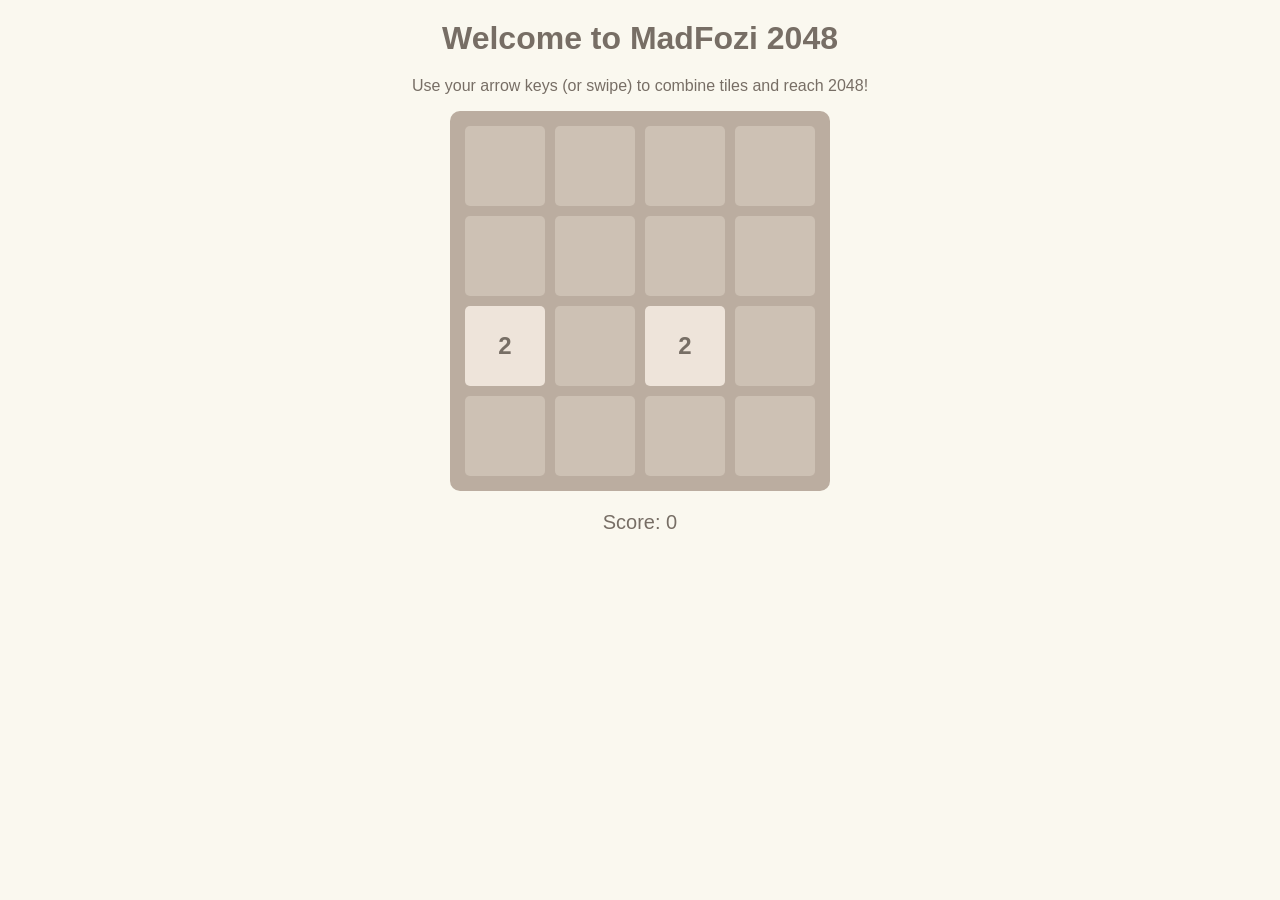
==== index.html @ 97098fa5 "Add files via upload" ====
<!DOCTYPE html>
<html lang="en">
<head>
  <meta charset="UTF-8" />
  <meta name="viewport" content="width=device-width, initial-scale=1.0">
  <title>MadFozi 2048</title>
  <link rel="stylesheet" href="style.css">
</head>
<body>
  <h1>Welcome to MadFozi 2048</h1>
  <p>Use your arrow keys (or swipe) to combine tiles and reach 2048!</p>
  <div id="game-container">
    <div id="grid-container"></div>
  </div>
  <div id="score-container">Score: <span id="score">0</span></div>
  <script src="game.js"></script>
</body>
</html>
---- style.css ----
body {
  font-family: Arial, sans-serif;
  background: #faf8ef;
  color: #776e65;
  text-align: center;
  margin: 0;
  padding: 0;
}
h1 {
  margin: 20px;
}
#game-container {
  display: inline-block;
  background: #bbada0;
  padding: 10px;
  border-radius: 10px;
}
.grid-row {
  display: flex;
}
.grid-cell {
  width: 80px;
  height: 80px;
  margin: 5px;
  background: #cdc1b4;
  display: flex;
  align-items: center;
  justify-content: center;
  font-size: 24px;
  font-weight: bold;
  border-radius: 5px;
}
.tile-2    { background: #eee4da; }
.tile-4    { background: #ede0c8; }
.tile-8    { background: #f2b179; color: white; }
.tile-16   { background: #f59563; color: white; }
.tile-32   { background: #f67c5f; color: white; }
.tile-64   { background: #f65e3b; color: white; }
.tile-128  { background: #edcf72; color: white; }
.tile-256  { background: #edcc61; color: white; }
.tile-512  { background: #edc850; color: white; }
.tile-1024 { background: #edc53f; color: white; }
.tile-2048 { background: #edc22e; color: white; }
#score-container {
  margin-top: 20px;
  font-size: 20px;
}
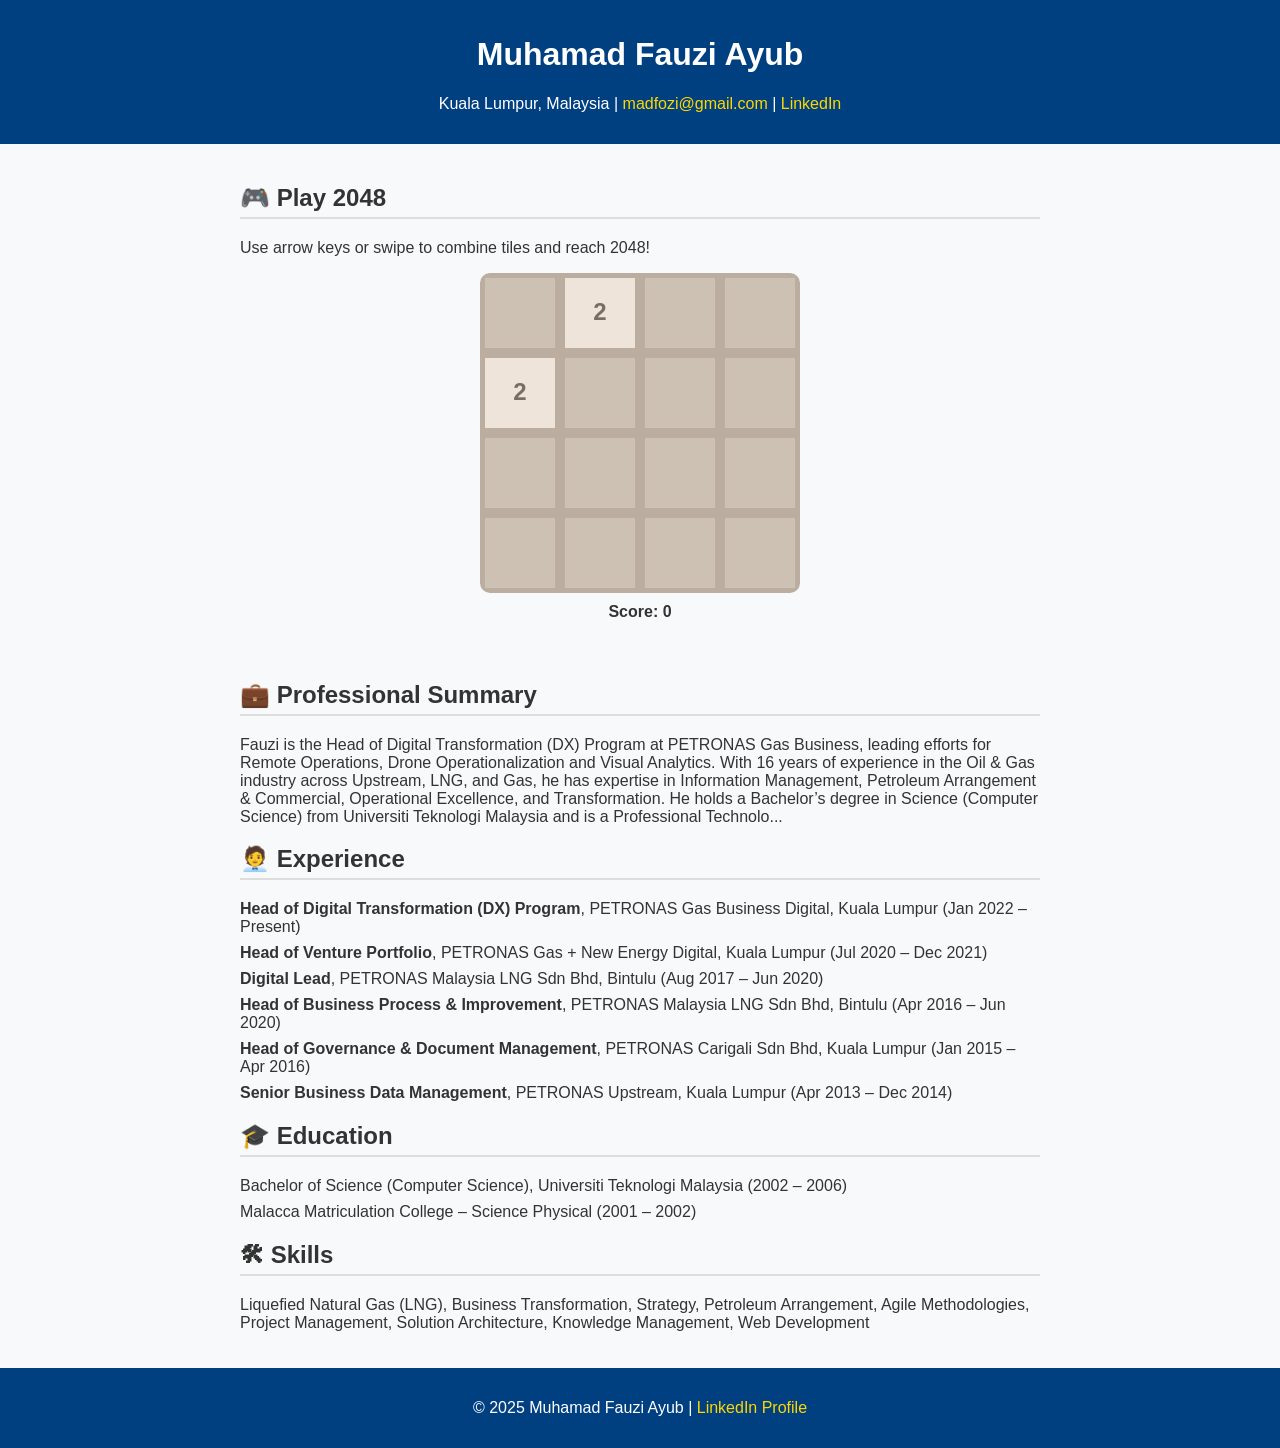
==== commit 87662a0d: "Add files via upload" ====
--- a/index.html
+++ b/index.html
@@ -3,16 +3,50 @@
 <head>
   <meta charset="UTF-8" />
   <meta name="viewport" content="width=device-width, initial-scale=1.0">
-  <title>MadFozi 2048</title>
+  <title>MadFozi - 2048 Game & CV</title>
   <link rel="stylesheet" href="style.css">
 </head>
 <body>
-  <h1>Welcome to MadFozi 2048</h1>
-  <p>Use your arrow keys (or swipe) to combine tiles and reach 2048!</p>
-  <div id="game-container">
-    <div id="grid-container"></div>
-  </div>
-  <div id="score-container">Score: <span id="score">0</span></div>
+  <header>
+    <h1>Muhamad Fauzi Ayub</h1>
+    <p>Kuala Lumpur, Malaysia | <a href="mailto:madfozi@gmail.com">madfozi@gmail.com</a> | <a href="https://www.linkedin.com/in/madfozi/" target="_blank">LinkedIn</a></p>
+  </header>
+
+  <section id="game-section">
+    <h2>🎮 Play 2048</h2>
+    <p>Use arrow keys or swipe to combine tiles and reach 2048!</p>
+    <canvas id="gameCanvas" width="320" height="320"></canvas>
+    <div id="score-container">Score: <span id="score">0</span></div>
+  </section>
+
+  <section id="cv-section">
+    <h2>💼 Professional Summary</h2>
+    <p>Fauzi is the Head of Digital Transformation (DX) Program at PETRONAS Gas Business, leading efforts for Remote Operations, Drone Operationalization and Visual Analytics. With 16 years of experience in the Oil & Gas industry across Upstream, LNG, and Gas, he has expertise in Information Management, Petroleum Arrangement & Commercial, Operational Excellence, and Transformation. He holds a Bachelor’s degree in Science (Computer Science) from Universiti Teknologi Malaysia and is a Professional Technolo...
+
+    <h2>🧑‍💼 Experience</h2>
+    <ul>
+      <li><strong>Head of Digital Transformation (DX) Program</strong>, PETRONAS Gas Business Digital, Kuala Lumpur (Jan 2022 – Present)</li>
+      <li><strong>Head of Venture Portfolio</strong>, PETRONAS Gas + New Energy Digital, Kuala Lumpur (Jul 2020 – Dec 2021)</li>
+      <li><strong>Digital Lead</strong>, PETRONAS Malaysia LNG Sdn Bhd, Bintulu (Aug 2017 – Jun 2020)</li>
+      <li><strong>Head of Business Process & Improvement</strong>, PETRONAS Malaysia LNG Sdn Bhd, Bintulu (Apr 2016 – Jun 2020)</li>
+      <li><strong>Head of Governance & Document Management</strong>, PETRONAS Carigali Sdn Bhd, Kuala Lumpur (Jan 2015 – Apr 2016)</li>
+      <li><strong>Senior Business Data Management</strong>, PETRONAS Upstream, Kuala Lumpur (Apr 2013 – Dec 2014)</li>
+    </ul>
+
+    <h2>🎓 Education</h2>
+    <ul>
+      <li>Bachelor of Science (Computer Science), Universiti Teknologi Malaysia (2002 – 2006)</li>
+      <li>Malacca Matriculation College – Science Physical (2001 – 2002)</li>
+    </ul>
+
+    <h2>🛠 Skills</h2>
+    <p>Liquefied Natural Gas (LNG), Business Transformation, Strategy, Petroleum Arrangement, Agile Methodologies, Project Management, Solution Architecture, Knowledge Management, Web Development</p>
+  </section>
+
+  <footer>
+    <p>© 2025 Muhamad Fauzi Ayub | <a href="https://www.linkedin.com/in/madfozi/" target="_blank">LinkedIn Profile</a></p>
+  </footer>
+
   <script src="game.js"></script>
 </body>
 </html>
--- a/style.css
+++ b/style.css
@@ -1,47 +1,44 @@
 body {
   font-family: Arial, sans-serif;
-  background: #faf8ef;
-  color: #776e65;
-  text-align: center;
   margin: 0;
   padding: 0;
+  background: #f8f9fa;
+  color: #333;
 }
-h1 {
-  margin: 20px;
+header, footer {
+  background: #004080;
+  color: white;
+  padding: 15px;
+  text-align: center;
 }
-#game-container {
-  display: inline-block;
+header a, footer a {
+  color: #ffd700;
+  text-decoration: none;
+}
+#game-section, #cv-section {
+  max-width: 800px;
+  margin: auto;
+  padding: 20px;
+}
+canvas {
   background: #bbada0;
-  padding: 10px;
+  display: block;
+  margin: auto;
   border-radius: 10px;
 }
-.grid-row {
-  display: flex;
+#score-container {
+  text-align: center;
+  margin-top: 10px;
+  font-weight: bold;
 }
-.grid-cell {
-  width: 80px;
-  height: 80px;
-  margin: 5px;
-  background: #cdc1b4;
-  display: flex;
-  align-items: center;
-  justify-content: center;
-  font-size: 24px;
-  font-weight: bold;
-  border-radius: 5px;
+ul {
+  list-style-type: none;
+  padding: 0;
 }
-.tile-2    { background: #eee4da; }
-.tile-4    { background: #ede0c8; }
-.tile-8    { background: #f2b179; color: white; }
-.tile-16   { background: #f59563; color: white; }
-.tile-32   { background: #f67c5f; color: white; }
-.tile-64   { background: #f65e3b; color: white; }
-.tile-128  { background: #edcf72; color: white; }
-.tile-256  { background: #edcc61; color: white; }
-.tile-512  { background: #edc850; color: white; }
-.tile-1024 { background: #edc53f; color: white; }
-.tile-2048 { background: #edc22e; color: white; }
-#score-container {
-  margin-top: 20px;
-  font-size: 20px;
-}+ul li {
+  margin-bottom: 8px;
+}
+h2 {
+  border-bottom: 2px solid #ddd;
+  padding-bottom: 5px;
+}
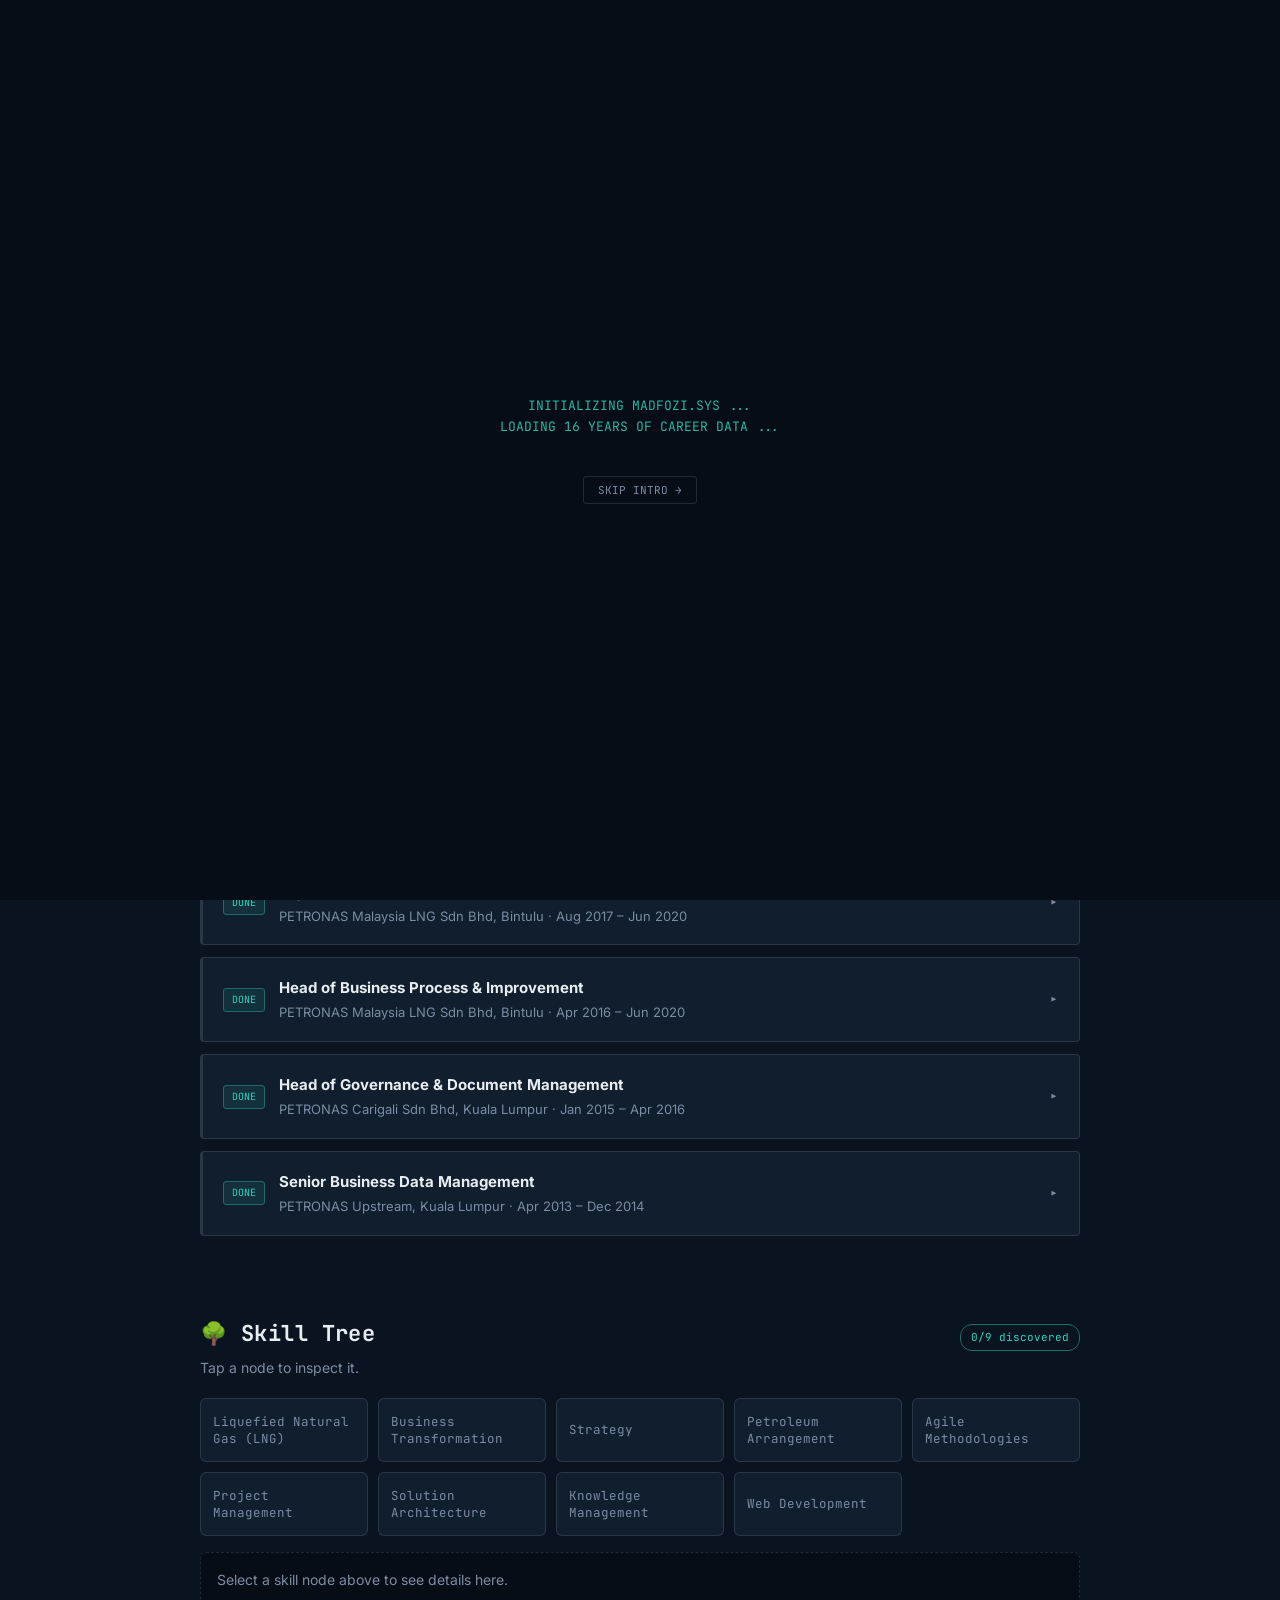
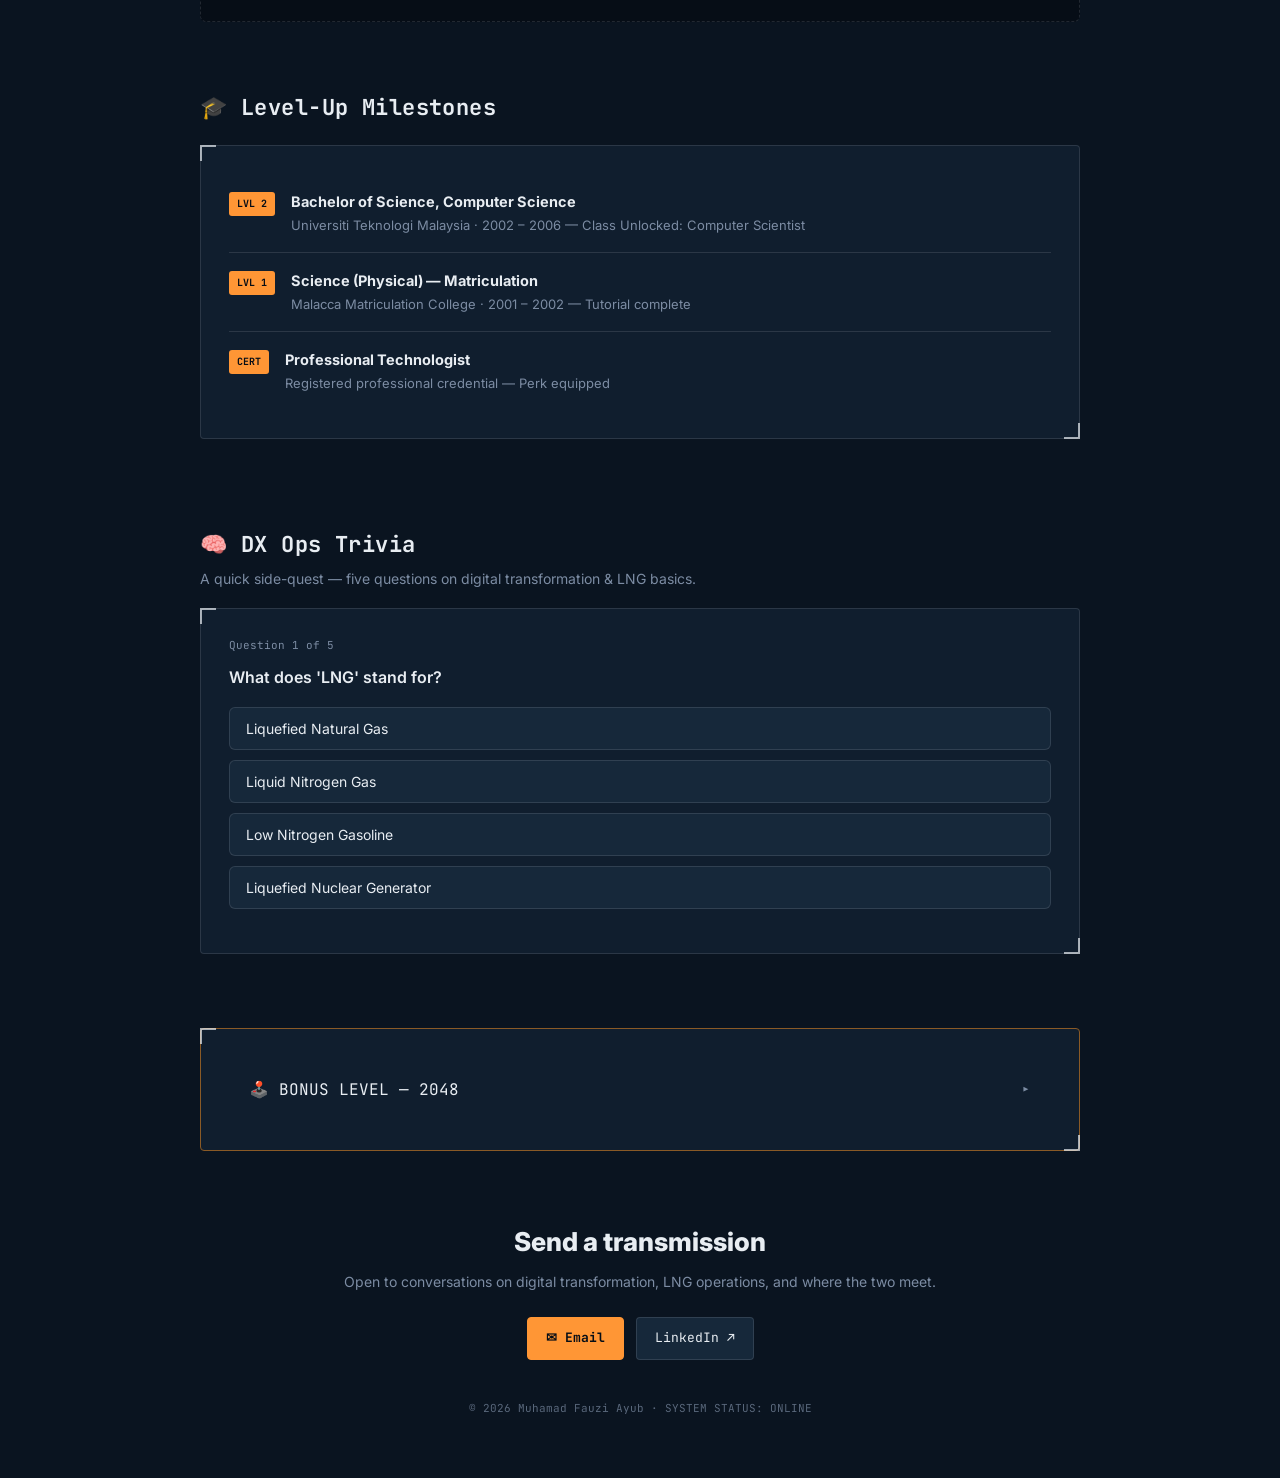
==== commit c8f21181: "Add files via upload" ====
--- a/index.html
+++ b/index.html
@@ -1,52 +1,775 @@
 <!DOCTYPE html>
 <html lang="en">
 <head>
-  <meta charset="UTF-8" />
-  <meta name="viewport" content="width=device-width, initial-scale=1.0">
-  <title>MadFozi - 2048 Game & CV</title>
-  <link rel="stylesheet" href="style.css">
+<meta charset="UTF-8">
+<meta name="viewport" content="width=device-width, initial-scale=1.0">
+<title>Muhamad Fauzi Ayub — Career Console</title>
+<meta name="description" content="Head of Digital Transformation, PETRONAS Gas Business. An interactive career console — quest log, skill tree, and a bonus level.">
+<link rel="icon" href="data:image/svg+xml,<svg xmlns=%22http://www.w3.org/2000/svg%22 viewBox=%220 0 100 100%22><text y=%22.9em%22 font-size=%2290%22>🛰️</text></svg>">
+<link rel="preconnect" href="https://fonts.googleapis.com">
+<link rel="preconnect" href="https://fonts.gstatic.com" crossorigin>
+<link href="https://fonts.googleapis.com/css2?family=JetBrains+Mono:wght@400;500;700;800&family=Inter:wght@400;500;600;700;800&display=swap" rel="stylesheet">
+<style>
+  :root{
+    --bg:#0a1420;
+    --bg-deep:#060d16;
+    --panel:#101e2e;
+    --panel-light:#16283a;
+    --amber:#ff9635;
+    --amber-dim:#8a5a26;
+    --teal:#2dd4bf;
+    --teal-dim:#1c6e64;
+    --text:#e8edf2;
+    --text-muted:#7c8ca3;
+    --border:rgba(232,237,242,0.12);
+    --danger:#ff5c5c;
+    --mono:'JetBrains Mono', ui-monospace, monospace;
+    --sans:'Inter', -apple-system, sans-serif;
+  }
+  *{box-sizing:border-box;}
+  html{scroll-behavior:smooth;}
+  @media (prefers-reduced-motion: reduce){
+    html{scroll-behavior:auto;}
+    *{animation-duration:0.01ms !important; animation-iteration-count:1 !important; transition-duration:0.01ms !important;}
+  }
+  body{
+    margin:0;
+    background:var(--bg);
+    color:var(--text);
+    font-family:var(--sans);
+    line-height:1.6;
+    position:relative;
+    overflow-x:hidden;
+  }
+  body::before{
+    content:"";
+    position:fixed; inset:0;
+    background:
+      radial-gradient(ellipse at 20% 0%, rgba(45,212,191,0.06), transparent 55%),
+      radial-gradient(ellipse at 85% 15%, rgba(255,150,53,0.06), transparent 50%);
+    pointer-events:none;
+    z-index:0;
+  }
+  body::after{
+    content:"";
+    position:fixed; inset:0;
+    background:repeating-linear-gradient(180deg, rgba(255,255,255,0.015) 0px, rgba(255,255,255,0.015) 1px, transparent 1px, transparent 3px);
+    pointer-events:none;
+    z-index:1;
+    opacity:0.5;
+  }
+  a{color:var(--teal);}
+  h1,h2,h3{font-family:var(--mono); letter-spacing:0.02em; margin:0;}
+  ::selection{background:var(--amber); color:var(--bg-deep);}
+  :focus-visible{outline:2px solid var(--amber); outline-offset:3px;}
+
+  .wrap{max-width:920px; margin:0 auto; padding:0 20px; position:relative; z-index:2;}
+  .eyebrow{
+    font-family:var(--mono); font-size:12px; letter-spacing:0.18em; text-transform:uppercase;
+    color:var(--teal); display:flex; align-items:center; gap:10px; margin-bottom:14px;
+  }
+  .eyebrow::before{content:""; width:8px; height:8px; border-radius:50%; background:var(--teal); box-shadow:0 0 8px var(--teal); flex-shrink:0;}
+
+  /* ---------- Panel / HUD frame ---------- */
+  .panel{
+    background:var(--panel);
+    border:1px solid var(--border);
+    border-radius:4px;
+    position:relative;
+    padding:28px;
+    margin:20px 0;
+  }
+  .panel::before, .panel::after{
+    content:""; position:absolute; width:14px; height:14px;
+    border-color:var(--amber-dim); opacity:0.7;
+  }
+  .panel::before{top:-1px; left:-1px; border-top:2px solid; border-left:2px solid;}
+  .panel::after{bottom:-1px; right:-1px; border-bottom:2px solid; border-right:2px solid;}
+
+  /* ---------- Boot sequence ---------- */
+  #boot{
+    position:fixed; inset:0; background:var(--bg-deep); z-index:100;
+    display:flex; align-items:center; justify-content:center; flex-direction:column;
+    font-family:var(--mono); color:var(--teal); padding:20px; text-align:center;
+    transition:opacity 0.6s ease, visibility 0.6s ease;
+  }
+  #boot.hidden{opacity:0; visibility:hidden; pointer-events:none;}
+  #boot .line{font-size:13px; opacity:0.85; min-height:1.4em; white-space:pre;}
+  #boot .cursor{display:inline-block; width:8px; height:16px; background:var(--amber); margin-left:4px; animation:blink 1s step-end infinite;}
+  @keyframes blink{50%{opacity:0;}}
+  #skip-boot{
+    margin-top:20px; background:none; border:1px solid var(--border); color:var(--text-muted);
+    font-family:var(--mono); font-size:11px; padding:6px 14px; border-radius:3px; cursor:pointer;
+  }
+  #skip-boot:hover{color:var(--text); border-color:var(--text-muted);}
+
+  /* ---------- Achievements HUD ---------- */
+  #ach-hud{
+    position:fixed; top:16px; right:16px; z-index:40;
+    background:rgba(16,30,46,0.9); backdrop-filter:blur(6px);
+    border:1px solid var(--border); border-radius:20px;
+    padding:8px 14px; font-family:var(--mono); font-size:12px;
+    display:flex; align-items:center; gap:8px; color:var(--text-muted);
+  }
+  #ach-hud strong{color:var(--amber);}
+  #toast-region{position:fixed; bottom:20px; left:50%; transform:translateX(-50%); z-index:50; display:flex; flex-direction:column; gap:8px; align-items:center; width:calc(100% - 32px); max-width:420px;}
+  .toast{
+    background:var(--panel-light); border:1px solid var(--amber); color:var(--text);
+    font-family:var(--mono); font-size:13px; padding:10px 18px; border-radius:6px;
+    box-shadow:0 8px 24px rgba(0,0,0,0.4); opacity:0; transform:translateY(10px);
+    transition:opacity 0.3s ease, transform 0.3s ease; text-align:center;
+  }
+  .toast.show{opacity:1; transform:translateY(0);}
+
+  /* ---------- Hero ---------- */
+  header.hero{padding:70px 0 20px;}
+  .callsign{font-family:var(--mono); font-size:12px; color:var(--text-muted); margin-bottom:8px;}
+  h1.name{font-size:clamp(28px, 5vw, 44px); font-weight:800; color:var(--text); line-height:1.1;}
+  .title-line{font-family:var(--mono); color:var(--amber); font-size:clamp(14px,2.2vw,17px); margin-top:10px;}
+  .loc{color:var(--text-muted); font-size:14px; margin-top:6px;}
+
+  .stat-card{margin-top:26px;}
+  .stat-top{display:flex; justify-content:space-between; align-items:baseline; flex-wrap:wrap; gap:10px; margin-bottom:14px;}
+  .level-badge{font-family:var(--mono); font-size:13px; color:var(--teal);}
+  .level-badge b{font-size:20px; color:var(--text); display:block;}
+  .xp-bar-label{display:flex; justify-content:space-between; font-family:var(--mono); font-size:11px; color:var(--text-muted); margin-bottom:6px;}
+  .xp-track{height:10px; background:var(--bg-deep); border-radius:5px; overflow:hidden; border:1px solid var(--border);}
+  .xp-fill{height:100%; width:0%; background:linear-gradient(90deg, var(--teal-dim), var(--teal)); border-radius:5px; transition:width 1.4s cubic-bezier(.2,.9,.3,1);}
+
+  .stats-grid{display:grid; grid-template-columns:repeat(auto-fit, minmax(180px,1fr)); gap:16px; margin-top:22px;}
+  .stat-row .stat-name{display:flex; justify-content:space-between; font-family:var(--mono); font-size:11px; color:var(--text-muted); margin-bottom:5px;}
+  .stat-row .stat-name span:last-child{color:var(--amber);}
+  .stat-track{height:6px; background:var(--bg-deep); border-radius:3px; overflow:hidden;}
+  .stat-fill{height:100%; width:0%; background:var(--amber); border-radius:3px; transition:width 1.2s ease;}
+
+  .cta-row{display:flex; gap:12px; flex-wrap:wrap; margin-top:26px;}
+  .btn{
+    font-family:var(--mono); font-size:13px; padding:10px 18px; border-radius:4px;
+    text-decoration:none; display:inline-flex; align-items:center; gap:8px; cursor:pointer;
+    border:1px solid var(--border); background:var(--panel-light); color:var(--text);
+    transition:border-color 0.2s ease, transform 0.15s ease;
+  }
+  .btn:hover{transform:translateY(-1px);}
+  .btn.primary{background:var(--amber); color:var(--bg-deep); border-color:var(--amber); font-weight:700;}
+  .btn.primary:hover{background:#ffab5c;}
+  .btn.ghost:hover{border-color:var(--teal); color:var(--teal);}
+
+  /* ---------- Section headers ---------- */
+  section{padding:34px 0;}
+  .sec-head{display:flex; align-items:baseline; justify-content:space-between; flex-wrap:wrap; gap:8px; margin-bottom:6px;}
+  h2.sec-title{font-size:clamp(18px,3vw,22px); color:var(--text);}
+  .sec-sub{color:var(--text-muted); font-size:14px; margin-top:6px;}
+  .progress-chip{font-family:var(--mono); font-size:11px; color:var(--teal); border:1px solid var(--teal-dim); padding:4px 10px; border-radius:12px; white-space:nowrap;}
+
+  /* ---------- Mission log ---------- */
+  .quest{
+    background:var(--panel); border:1px solid var(--border); border-left:3px solid var(--border);
+    border-radius:4px; margin:12px 0; transition:border-color 0.2s ease;
+  }
+  .quest[open]{border-left-color:var(--teal);}
+  .quest.active{border-left-color:var(--amber);}
+  .quest summary{
+    list-style:none; cursor:pointer; padding:18px 20px; display:flex; align-items:center; gap:14px;
+  }
+  .quest summary::-webkit-details-marker{display:none;}
+  .quest-status{font-family:var(--mono); font-size:10px; padding:3px 8px; border-radius:3px; white-space:nowrap; flex-shrink:0;}
+  .quest-status.active{background:rgba(255,150,53,0.15); color:var(--amber); border:1px solid var(--amber-dim);}
+  .quest-status.done{background:rgba(45,212,191,0.1); color:var(--teal); border:1px solid var(--teal-dim);}
+  .quest-main{flex:1; min-width:0;}
+  .quest-title{font-weight:700; font-size:15px; color:var(--text);}
+  .quest-org{font-size:13px; color:var(--text-muted); margin-top:2px;}
+  .quest-chevron{font-family:var(--mono); color:var(--text-muted); transition:transform 0.2s ease; flex-shrink:0;}
+  .quest[open] .quest-chevron{transform:rotate(90deg);}
+  .quest-body{padding:0 20px 20px 20px; color:var(--text-muted); font-size:14px; border-top:1px solid var(--border); padding-top:14px;}
+  .quest-xp{font-family:var(--mono); font-size:11px; color:var(--teal); margin-top:10px; display:block;}
+
+  /* ---------- Skill tree ---------- */
+  .skill-grid{display:grid; grid-template-columns:repeat(auto-fill, minmax(150px,1fr)); gap:10px; margin-top:18px;}
+  .skill-node{
+    background:var(--panel); border:1px solid var(--border); border-radius:6px; padding:14px 12px;
+    text-align:left; color:var(--text-muted); font-family:var(--mono); font-size:12.5px; cursor:pointer;
+    transition:all 0.2s ease; position:relative;
+  }
+  .skill-node:hover{border-color:var(--text-muted);}
+  .skill-node.discovered{border-color:var(--teal); color:var(--text); box-shadow:0 0 0 1px var(--teal-dim) inset;}
+  .skill-node.discovered::after{content:"✓"; position:absolute; top:8px; right:10px; color:var(--teal); font-size:11px;}
+  #skill-desc{
+    margin-top:16px; min-height:70px; background:var(--bg-deep); border:1px dashed var(--border);
+    border-radius:6px; padding:16px; font-size:14px; color:var(--text-muted);
+  }
+  #skill-desc.active{color:var(--text); border-style:solid; border-color:var(--teal-dim);}
+  #skill-desc .sd-name{color:var(--amber); font-family:var(--mono); font-size:12px; display:block; margin-bottom:6px;}
+
+  /* ---------- Education ---------- */
+  .edu-row{display:flex; gap:16px; padding:16px 0; border-bottom:1px solid var(--border); align-items:flex-start;}
+  .edu-row:last-child{border-bottom:none;}
+  .edu-badge{font-family:var(--mono); font-size:10px; color:var(--bg-deep); background:var(--amber); padding:4px 8px; border-radius:3px; flex-shrink:0; white-space:nowrap; margin-top:2px; font-weight:700;}
+  .edu-main .edu-t{font-weight:700; font-size:14.5px;}
+  .edu-main .edu-s{color:var(--text-muted); font-size:13px; margin-top:2px;}
+
+  /* ---------- Trivia ---------- */
+  #quiz-box{margin-top:18px;}
+  .q-progress{font-family:var(--mono); font-size:11px; color:var(--text-muted); margin-bottom:10px;}
+  .q-text{font-size:16px; font-weight:600; margin-bottom:16px;}
+  .q-options{display:grid; gap:10px;}
+  .q-opt{
+    text-align:left; background:var(--panel-light); border:1px solid var(--border); color:var(--text);
+    padding:12px 16px; border-radius:6px; cursor:pointer; font-family:var(--sans); font-size:14px;
+    transition:border-color 0.15s ease;
+  }
+  .q-opt:hover:not(:disabled){border-color:var(--teal);}
+  .q-opt:disabled{cursor:default;}
+  .q-opt.correct{border-color:var(--teal); background:rgba(45,212,191,0.1);}
+  .q-opt.wrong{border-color:var(--danger); background:rgba(255,92,92,0.08);}
+  .q-fact{margin-top:14px; font-size:13px; color:var(--text-muted); background:var(--bg-deep); border-radius:6px; padding:12px 14px; display:none;}
+  .q-fact.show{display:block;}
+  .q-next{margin-top:16px;}
+  #quiz-result{display:none; text-align:center; padding:20px 0;}
+  #quiz-result .score{font-family:var(--mono); font-size:34px; color:var(--amber); font-weight:800;}
+
+  /* ---------- Bonus level 2048 ---------- */
+  #bonus{border-color:var(--amber-dim);}
+  #bonus summary{cursor:pointer; padding:20px; display:flex; align-items:center; justify-content:space-between; font-family:var(--mono);}
+  #bonus summary::-webkit-details-marker{display:none;}
+  #game2048{padding:0 20px 24px;}
+  .g-top{display:flex; justify-content:space-between; align-items:center; margin-bottom:14px; flex-wrap:wrap; gap:10px;}
+  .g-score{font-family:var(--mono); font-size:13px; color:var(--text-muted);}
+  .g-score b{color:var(--amber); font-size:16px;}
+  #board{
+    display:grid; grid-template-columns:repeat(4,1fr); gap:8px; background:var(--bg-deep);
+    padding:8px; border-radius:8px; max-width:340px; margin:0 auto; touch-action:none;
+  }
+  .cell{aspect-ratio:1; background:rgba(255,255,255,0.04); border-radius:4px; display:flex; align-items:center; justify-content:center; font-family:var(--mono); font-weight:800; font-size:18px; color:var(--text); transition:background 0.1s ease;}
+  .cell[data-v="2"]{background:#1c3a4a; }
+  .cell[data-v="4"]{background:#204a52;}
+  .cell[data-v="8"]{background:var(--teal-dim); color:#04140f;}
+  .cell[data-v="16"]{background:var(--teal); color:#04140f;}
+  .cell[data-v="32"]{background:#e08a3c; color:#1a0e00;}
+  .cell[data-v="64"]{background:var(--amber); color:#1a0e00;}
+  .cell[data-v="128"],.cell[data-v="256"],.cell[data-v="512"]{background:#ffb35c; color:#1a0e00; font-size:16px;}
+  .cell[data-v="1024"],.cell[data-v="2048"]{background:#ffd27a; color:#1a0e00; font-size:15px;}
+  .g-hint{font-size:12px; color:var(--text-muted); text-align:center; margin-top:12px;}
+
+  /* ---------- Contact / footer ---------- */
+  footer{padding:50px 0 60px; text-align:center;}
+  .foot-title{font-size:clamp(20px,3.5vw,26px); font-weight:800;}
+  .foot-sub{color:var(--text-muted); margin-top:8px; font-size:14px;}
+  .foot-cta{display:flex; gap:12px; justify-content:center; margin-top:24px; flex-wrap:wrap;}
+  .foot-note{margin-top:40px; font-family:var(--mono); font-size:11px; color:var(--text-muted); opacity:0.7;}
+
+  @media (max-width:640px){
+    .panel{padding:20px;}
+    .stats-grid{grid-template-columns:1fr 1fr;}
+  }
+</style>
 </head>
 <body>
-  <header>
-    <h1>Muhamad Fauzi Ayub</h1>
-    <p>Kuala Lumpur, Malaysia | <a href="mailto:madfozi@gmail.com">madfozi@gmail.com</a> | <a href="https://www.linkedin.com/in/madfozi/" target="_blank">LinkedIn</a></p>
+
+<div id="boot" role="status" aria-live="polite">
+  <div class="line" id="boot-l1"></div>
+  <div class="line" id="boot-l2"></div>
+  <div class="line" id="boot-l3"></div>
+  <button id="skip-boot" aria-label="Skip intro">SKIP INTRO →</button>
+</div>
+
+<div id="ach-hud" aria-live="polite">🏆 <strong id="ach-count">0</strong>/4</div>
+<div id="toast-region" aria-live="polite"></div>
+
+<div class="wrap">
+
+  <header class="hero">
+    <div class="callsign">SESSION ESTABLISHED · KUALA LUMPUR NODE</div>
+    <h1 class="name">MUHAMAD FAUZI AYUB</h1>
+    <div class="title-line">&gt; Head of Digital Transformation (DX) Program, PETRONAS Gas Business</div>
+    <div class="loc">📍 Kuala Lumpur, Malaysia</div>
+
+    <div class="panel stat-card">
+      <div class="stat-top">
+        <div class="level-badge">CLASS: DX ARCHITECT<b>LVL 16 — 16+ Years in Oil &amp; Gas Digital Transformation</b></div>
+      </div>
+      <div class="xp-bar-label"><span>CAREER XP</span><span>6 roles completed</span></div>
+      <div class="xp-track"><div class="xp-fill" id="xp-fill"></div></div>
+
+      <div class="stats-grid" id="stats-grid">
+        <div class="stat-row"><div class="stat-name"><span>Transformation</span><span data-val="95">95</span></div><div class="stat-track"><div class="stat-fill" data-val="95"></div></div></div>
+        <div class="stat-row"><div class="stat-name"><span>Strategy</span><span data-val="90">90</span></div><div class="stat-track"><div class="stat-fill" data-val="90"></div></div></div>
+        <div class="stat-row"><div class="stat-name"><span>LNG Operations</span><span data-val="88">88</span></div><div class="stat-track"><div class="stat-fill" data-val="88"></div></div></div>
+        <div class="stat-row"><div class="stat-name"><span>Solution Architecture</span><span data-val="82">82</span></div><div class="stat-track"><div class="stat-fill" data-val="82"></div></div></div>
+      </div>
+
+      <div class="cta-row">
+        <a class="btn primary" href="#missions">▶ VIEW MISSION LOG</a>
+        <a class="btn ghost" href="https://www.linkedin.com/in/madfozi/" target="_blank" rel="noopener">LinkedIn ↗</a>
+      </div>
+    </div>
   </header>
 
-  <section id="game-section">
-    <h2>🎮 Play 2048</h2>
-    <p>Use arrow keys or swipe to combine tiles and reach 2048!</p>
-    <canvas id="gameCanvas" width="320" height="320"></canvas>
-    <div id="score-container">Score: <span id="score">0</span></div>
+  <section id="missions">
+    <div class="sec-head">
+      <h2 class="sec-title">🗂 Mission Log</h2>
+      <span class="progress-chip" id="quest-progress">0/6 explored</span>
+    </div>
+    <p class="sec-sub">16 years, six quests. Tap any entry to expand the briefing.</p>
+
+    <details class="quest active" data-quest>
+      <summary>
+        <span class="quest-status active">ACTIVE</span>
+        <div class="quest-main">
+          <div class="quest-title">Head of Digital Transformation (DX) Program</div>
+          <div class="quest-org">PETRONAS Gas Business Digital · Jan 2022 – Present</div>
+        </div>
+        <span class="quest-chevron">▸</span>
+      </summary>
+      <div class="quest-body">
+        Leading Remote Operations, Drone Operationalization, and Visual Analytics programs across PETRONAS Gas Business.
+        <span class="quest-xp">◆ CURRENT QUEST — in progress</span>
+      </div>
+    </details>
+
+    <details class="quest" data-quest>
+      <summary>
+        <span class="quest-status done">DONE</span>
+        <div class="quest-main">
+          <div class="quest-title">Head of Venture Portfolio</div>
+          <div class="quest-org">PETRONAS Gas + New Energy Digital · Jul 2020 – Dec 2021</div>
+        </div>
+        <span class="quest-chevron">▸</span>
+      </summary>
+      <div class="quest-body">
+        Scouted, backed, and managed a portfolio of digital and new-energy ventures inside the group.
+        <span class="quest-xp">◆ +1 YR 6 MO XP</span>
+      </div>
+    </details>
+
+    <details class="quest" data-quest>
+      <summary>
+        <span class="quest-status done">DONE</span>
+        <div class="quest-main">
+          <div class="quest-title">Digital Lead</div>
+          <div class="quest-org">PETRONAS Malaysia LNG Sdn Bhd, Bintulu · Aug 2017 – Jun 2020</div>
+        </div>
+        <span class="quest-chevron">▸</span>
+      </summary>
+      <div class="quest-body">
+        Drove digital adoption across one of the world's major LNG operating sites.
+        <span class="quest-xp">◆ +2 YR 10 MO XP</span>
+      </div>
+    </details>
+
+    <details class="quest" data-quest>
+      <summary>
+        <span class="quest-status done">DONE</span>
+        <div class="quest-main">
+          <div class="quest-title">Head of Business Process &amp; Improvement</div>
+          <div class="quest-org">PETRONAS Malaysia LNG Sdn Bhd, Bintulu · Apr 2016 – Jun 2020</div>
+        </div>
+        <span class="quest-chevron">▸</span>
+      </summary>
+      <div class="quest-body">
+        Re-engineered operational processes for efficiency across LNG plant operations.
+        <span class="quest-xp">◆ +4 YR 2 MO XP</span>
+      </div>
+    </details>
+
+    <details class="quest" data-quest>
+      <summary>
+        <span class="quest-status done">DONE</span>
+        <div class="quest-main">
+          <div class="quest-title">Head of Governance &amp; Document Management</div>
+          <div class="quest-org">PETRONAS Carigali Sdn Bhd, Kuala Lumpur · Jan 2015 – Apr 2016</div>
+        </div>
+        <span class="quest-chevron">▸</span>
+      </summary>
+      <div class="quest-body">
+        Built the governance backbone and document control systems for upstream operations.
+        <span class="quest-xp">◆ +1 YR 3 MO XP</span>
+      </div>
+    </details>
+
+    <details class="quest" data-quest>
+      <summary>
+        <span class="quest-status done">DONE</span>
+        <div class="quest-main">
+          <div class="quest-title">Senior Business Data Management</div>
+          <div class="quest-org">PETRONAS Upstream, Kuala Lumpur · Apr 2013 – Dec 2014</div>
+        </div>
+        <span class="quest-chevron">▸</span>
+      </summary>
+      <div class="quest-body">
+        Where the data journey began — managing business-critical information for Upstream.
+        <span class="quest-xp">◆ +1 YR 8 MO XP — ORIGIN QUEST</span>
+      </div>
+    </details>
   </section>
 
-  <section id="cv-section">
-    <h2>💼 Professional Summary</h2>
-    <p>Fauzi is the Head of Digital Transformation (DX) Program at PETRONAS Gas Business, leading efforts for Remote Operations, Drone Operationalization and Visual Analytics. With 16 years of experience in the Oil & Gas industry across Upstream, LNG, and Gas, he has expertise in Information Management, Petroleum Arrangement & Commercial, Operational Excellence, and Transformation. He holds a Bachelor’s degree in Science (Computer Science) from Universiti Teknologi Malaysia and is a Professional Technolo...
-
-    <h2>🧑‍💼 Experience</h2>
-    <ul>
-      <li><strong>Head of Digital Transformation (DX) Program</strong>, PETRONAS Gas Business Digital, Kuala Lumpur (Jan 2022 – Present)</li>
-      <li><strong>Head of Venture Portfolio</strong>, PETRONAS Gas + New Energy Digital, Kuala Lumpur (Jul 2020 – Dec 2021)</li>
-      <li><strong>Digital Lead</strong>, PETRONAS Malaysia LNG Sdn Bhd, Bintulu (Aug 2017 – Jun 2020)</li>
-      <li><strong>Head of Business Process & Improvement</strong>, PETRONAS Malaysia LNG Sdn Bhd, Bintulu (Apr 2016 – Jun 2020)</li>
-      <li><strong>Head of Governance & Document Management</strong>, PETRONAS Carigali Sdn Bhd, Kuala Lumpur (Jan 2015 – Apr 2016)</li>
-      <li><strong>Senior Business Data Management</strong>, PETRONAS Upstream, Kuala Lumpur (Apr 2013 – Dec 2014)</li>
-    </ul>
-
-    <h2>🎓 Education</h2>
-    <ul>
-      <li>Bachelor of Science (Computer Science), Universiti Teknologi Malaysia (2002 – 2006)</li>
-      <li>Malacca Matriculation College – Science Physical (2001 – 2002)</li>
-    </ul>
-
-    <h2>🛠 Skills</h2>
-    <p>Liquefied Natural Gas (LNG), Business Transformation, Strategy, Petroleum Arrangement, Agile Methodologies, Project Management, Solution Architecture, Knowledge Management, Web Development</p>
+  <section id="skills">
+    <div class="sec-head">
+      <h2 class="sec-title">🌳 Skill Tree</h2>
+      <span class="progress-chip" id="skill-progress">0/9 discovered</span>
+    </div>
+    <p class="sec-sub">Tap a node to inspect it.</p>
+    <div class="skill-grid" id="skill-grid"></div>
+    <div id="skill-desc">Select a skill node above to see details here.</div>
   </section>
 
-  <footer>
-    <p>© 2025 Muhamad Fauzi Ayub | <a href="https://www.linkedin.com/in/madfozi/" target="_blank">LinkedIn Profile</a></p>
+  <section id="education">
+    <div class="sec-head"><h2 class="sec-title">🎓 Level-Up Milestones</h2></div>
+    <div class="panel">
+      <div class="edu-row">
+        <span class="edu-badge">LVL 2</span>
+        <div class="edu-main">
+          <div class="edu-t">Bachelor of Science, Computer Science</div>
+          <div class="edu-s">Universiti Teknologi Malaysia · 2002 – 2006 — Class Unlocked: Computer Scientist</div>
+        </div>
+      </div>
+      <div class="edu-row">
+        <span class="edu-badge">LVL 1</span>
+        <div class="edu-main">
+          <div class="edu-t">Science (Physical) — Matriculation</div>
+          <div class="edu-s">Malacca Matriculation College · 2001 – 2002 — Tutorial complete</div>
+        </div>
+      </div>
+      <div class="edu-row">
+        <span class="edu-badge">CERT</span>
+        <div class="edu-main">
+          <div class="edu-t">Professional Technologist</div>
+          <div class="edu-s">Registered professional credential — Perk equipped</div>
+        </div>
+      </div>
+    </div>
+  </section>
+
+  <section id="trivia">
+    <div class="sec-head"><h2 class="sec-title">🧠 DX Ops Trivia</h2></div>
+    <p class="sec-sub">A quick side-quest — five questions on digital transformation &amp; LNG basics.</p>
+    <div class="panel" id="quiz-box">
+      <div class="q-progress" id="q-progress">Question 1 of 5</div>
+      <div class="q-text" id="q-text"></div>
+      <div class="q-options" id="q-options"></div>
+      <div class="q-fact" id="q-fact"></div>
+      <div class="q-next"><button class="btn primary" id="q-next-btn" style="display:none;">NEXT →</button></div>
+      <div id="quiz-result">
+        <div class="score" id="quiz-score">0/5</div>
+        <div class="sec-sub" id="quiz-msg"></div>
+        <button class="btn ghost" id="quiz-retry" style="margin-top:14px;">↺ RETRY</button>
+      </div>
+    </div>
+  </section>
+
+  <details id="bonus" class="panel">
+    <summary>
+      <span>🕹️ BONUS LEVEL — 2048</span>
+      <span class="quest-chevron">▸</span>
+    </summary>
+    <div id="game2048">
+      <div class="g-top">
+        <div class="g-score">SCORE <b id="g-score">0</b> &nbsp;·&nbsp; BEST <b id="g-best">0</b></div>
+        <button class="btn ghost" id="g-restart">↺ New Game</button>
+      </div>
+      <div id="board"></div>
+      <div class="g-hint">Arrow keys or swipe to combine tiles. Reach 2048 to win.</div>
+    </div>
+  </details>
+
+  <footer id="contact">
+    <div class="foot-title">Send a transmission</div>
+    <div class="foot-sub">Open to conversations on digital transformation, LNG operations, and where the two meet.</div>
+    <div class="foot-cta">
+      <a class="btn primary" href="mailto:madfozi@gmail.com">✉ Email</a>
+      <a class="btn ghost" href="https://www.linkedin.com/in/madfozi/" target="_blank" rel="noopener">LinkedIn ↗</a>
+    </div>
+    <div class="foot-note">© 2026 Muhamad Fauzi Ayub · SYSTEM STATUS: ONLINE</div>
   </footer>
 
-  <script src="game.js"></script>
+</div>
+
+<script>
+(function(){
+  "use strict";
+  var reduced = window.matchMedia('(prefers-reduced-motion: reduce)').matches;
+
+  /* ---------- Boot sequence ---------- */
+  var boot = document.getElementById('boot');
+  function hideBoot(){ boot.classList.add('hidden'); setTimeout(function(){ boot.style.display='none'; }, 650); }
+  document.getElementById('skip-boot').addEventListener('click', hideBoot);
+  if(reduced){ hideBoot(); }
+  else {
+    var lines = [
+      {el:document.getElementById('boot-l1'), text:'INITIALIZING MADFOZI.SYS ...'},
+      {el:document.getElementById('boot-l2'), text:'LOADING 16 YEARS OF CAREER DATA ...'},
+      {el:document.getElementById('boot-l3'), text:'WELCOME BACK, OPERATOR.'}
+    ];
+    var li = 0;
+    function typeLine(){
+      if(li >= lines.length){ setTimeout(hideBoot, 700); return; }
+      var cur = lines[li], i = 0;
+      cur.el.textContent = '';
+      var iv = setInterval(function(){
+        cur.el.textContent = cur.text.slice(0, i+1);
+        i++;
+        if(i >= cur.text.length){ clearInterval(iv); li++; setTimeout(typeLine, 220); }
+      }, 22);
+    }
+    setTimeout(typeLine, 200);
+    setTimeout(hideBoot, 5000); // safety net
+  }
+
+  /* ---------- Achievements ---------- */
+  var unlocked = new Set();
+  var ACHS = {
+    explorer:'🏆 Achievement Unlocked: Full Career Historian',
+    skilled:'🏆 Achievement Unlocked: Skill Tree Mastered',
+    certified:'🏆 Achievement Unlocked: DX Certified',
+    secret:'🏆 Achievement Unlocked: Retro Gamer'
+  };
+  function unlock(id){
+    if(unlocked.has(id)) return;
+    unlocked.add(id);
+    document.getElementById('ach-count').textContent = unlocked.size;
+    var t = document.createElement('div');
+    t.className = 'toast';
+    t.textContent = ACHS[id];
+    document.getElementById('toast-region').appendChild(t);
+    requestAnimationFrame(function(){ t.classList.add('show'); });
+    setTimeout(function(){
+      t.classList.remove('show');
+      setTimeout(function(){ t.remove(); }, 400);
+    }, 3200);
+  }
+
+  /* ---------- Hero bars ---------- */
+  window.addEventListener('load', function(){
+    setTimeout(function(){
+      document.getElementById('xp-fill').style.width = '88%';
+      document.querySelectorAll('.stat-fill').forEach(function(el){
+        el.style.width = el.dataset.val + '%';
+      });
+    }, 300);
+  });
+
+  /* ---------- Mission log tracking ---------- */
+  var quests = document.querySelectorAll('[data-quest]');
+  var openedSet = new Set();
+  quests.forEach(function(q, idx){
+    q.addEventListener('toggle', function(){
+      if(q.open) openedSet.add(idx);
+      document.getElementById('quest-progress').textContent = openedSet.size + '/' + quests.length + ' explored';
+      if(openedSet.size === quests.length) unlock('explorer');
+    });
+  });
+
+  /* ---------- Skill tree ---------- */
+  var SKILLS = [
+    {name:'Liquefied Natural Gas (LNG)', blurb:'End-to-end LNG value chain expertise, from upstream gas to liquefaction and delivery.'},
+    {name:'Business Transformation', blurb:'Redesigning how organizations operate — process, people, and technology in sync.'},
+    {name:'Strategy', blurb:'Long-range planning that turns ambition into an executable roadmap.'},
+    {name:'Petroleum Arrangement', blurb:'Structuring commercial and contractual frameworks across the oil & gas value chain.'},
+    {name:'Agile Methodologies', blurb:'Iterative delivery — sprint, learn, adjust, ship again.'},
+    {name:'Project Management', blurb:'Turning scope, budget, and timeline into delivered outcomes.'},
+    {name:'Solution Architecture', blurb:'Designing systems that scale, integrate, and actually get adopted.'},
+    {name:'Knowledge Management', blurb:"Capturing what an organization knows so it doesn't walk out the door."},
+    {name:'Web Development', blurb:'Still writes a bit of code — this page is the proof.'}
+  ];
+  var skillGrid = document.getElementById('skill-grid');
+  var discovered = new Set();
+  SKILLS.forEach(function(s, i){
+    var b = document.createElement('button');
+    b.className = 'skill-node';
+    b.type = 'button';
+    b.textContent = s.name;
+    b.setAttribute('aria-pressed', 'false');
+    b.addEventListener('click', function(){
+      discovered.add(i);
+      b.classList.add('discovered');
+      b.setAttribute('aria-pressed', 'true');
+      var desc = document.getElementById('skill-desc');
+      desc.classList.add('active');
+      desc.innerHTML = '<span class="sd-name">' + s.name + '</span>' + s.blurb;
+      document.getElementById('skill-progress').textContent = discovered.size + '/' + SKILLS.length + ' discovered';
+      if(discovered.size === SKILLS.length) unlock('skilled');
+    });
+    skillGrid.appendChild(b);
+  });
+
+  /* ---------- Trivia ---------- */
+  var QUIZ = [
+    {q:"What does 'LNG' stand for?", opts:['Liquefied Natural Gas','Liquid Nitrogen Gas','Low Nitrogen Gasoline','Liquefied Nuclear Generator'], correct:0, fact:'LNG is natural gas cooled into a liquid so it can be shipped efficiently around the world.'},
+    {q:"In a corporate context, 'DX' most commonly refers to:", opts:['Data Exchange','Digital Transformation','Direct Export','Design Experience'], correct:1, fact:'DX combines process redesign with technology adoption to change how an organization operates.'},
+    {q:'Which technology is commonly used today for remote inspection of hard-to-reach industrial assets like flare stacks or tanks?', opts:['Drones','Fax machines','Telegraph','Carrier pigeons'], correct:0, fact:'Drone-based inspection reduces the need for workers to physically climb elevated or hazardous structures.'},
+    {q:'To become liquid, natural gas is cooled to roughly what temperature?', opts:['0°C','-50°C','-162°C','-300°C'], correct:2, fact:'Around -162°C, natural gas shrinks to about 1/600th of its gaseous volume — much easier to transport.'},
+    {q:"Agile delivery work is typically organized into short, repeated cycles called:", opts:['Marathons','Sprints','Quarters','Epochs'], correct:1, fact:'Sprints are usually 1–4 weeks long, ending with a working increment and a review.'}
+  ];
+  var qi = 0, score = 0;
+  var qText = document.getElementById('q-text'), qOpts = document.getElementById('q-options'),
+      qFact = document.getElementById('q-fact'), qNextBtn = document.getElementById('q-next-btn'),
+      qProgress = document.getElementById('q-progress'), quizBoxInner = null;
+
+  function renderQuestion(){
+    var item = QUIZ[qi];
+    qProgress.textContent = 'Question ' + (qi+1) + ' of ' + QUIZ.length;
+    qText.textContent = item.q;
+    qOpts.innerHTML = '';
+    qFact.classList.remove('show');
+    qNextBtn.style.display = 'none';
+    item.opts.forEach(function(opt, idx){
+      var b = document.createElement('button');
+      b.className = 'q-opt';
+      b.type = 'button';
+      b.textContent = opt;
+      b.addEventListener('click', function(){
+        Array.from(qOpts.children).forEach(function(c){ c.disabled = true; });
+        if(idx === item.correct){
+          b.classList.add('correct');
+          score++;
+        } else {
+          b.classList.add('wrong');
+          qOpts.children[item.correct].classList.add('correct');
+        }
+        qFact.textContent = item.fact;
+        qFact.classList.add('show');
+        qNextBtn.style.display = 'inline-flex';
+      });
+      qOpts.appendChild(b);
+    });
+  }
+  qNextBtn.addEventListener('click', function(){
+    qi++;
+    if(qi < QUIZ.length){ renderQuestion(); }
+    else { showResult(); }
+  });
+  function showResult(){
+    document.getElementById('q-progress').style.display = 'none';
+    qText.style.display = 'none';
+    qOpts.style.display = 'none';
+    qFact.classList.remove('show');
+    qNextBtn.style.display = 'none';
+    var res = document.getElementById('quiz-result');
+    res.style.display = 'block';
+    document.getElementById('quiz-score').textContent = score + '/' + QUIZ.length;
+    var msg = score === QUIZ.length ? 'Perfect run. DX-certified.' :
+              score >= 3 ? 'Solid. You know your way around a control room.' :
+              "Not bad — every operator starts somewhere.";
+    document.getElementById('quiz-msg').textContent = msg;
+    unlock('certified');
+  }
+  document.getElementById('quiz-retry').addEventListener('click', function(){
+    qi = 0; score = 0;
+    document.getElementById('q-progress').style.display = '';
+    qText.style.display = '';
+    qOpts.style.display = '';
+    document.getElementById('quiz-result').style.display = 'none';
+    renderQuestion();
+  });
+  renderQuestion();
+
+  /* ---------- Bonus: secret achievement ---------- */
+  var bonusDetails = document.getElementById('bonus');
+  bonusDetails.addEventListener('toggle', function(){
+    if(bonusDetails.open) unlock('secret');
+  });
+
+  /* ---------- 2048 game ---------- */
+  (function(){
+    var size = 4;
+    var grid, score2 = 0, best = 0;
+    var boardEl = document.getElementById('board');
+    var scoreEl = document.getElementById('g-score');
+    var bestEl = document.getElementById('g-best');
+
+    function emptyGrid(){
+      var g = [];
+      for(var r=0;r<size;r++){ g.push([0,0,0,0]); }
+      return g;
+    }
+    function addRandom(g){
+      var empties = [];
+      for(var r=0;r<size;r++) for(var c=0;c<size;c++) if(g[r][c]===0) empties.push([r,c]);
+      if(!empties.length) return;
+      var pick = empties[Math.floor(Math.random()*empties.length)];
+      g[pick[0]][pick[1]] = Math.random() < 0.9 ? 2 : 4;
+    }
+    function render(){
+      boardEl.innerHTML = '';
+      for(var r=0;r<size;r++){
+        for(var c=0;c<size;c++){
+          var v = grid[r][c];
+          var cell = document.createElement('div');
+          cell.className = 'cell';
+          if(v){ cell.dataset.v = v; cell.textContent = v; }
+          boardEl.appendChild(cell);
+        }
+      }
+      scoreEl.textContent = score2;
+      bestEl.textContent = best;
+    }
+    function slideRow(row){
+      var arr = row.filter(function(v){ return v!==0; });
+      for(var i=0;i<arr.length-1;i++){
+        if(arr[i] === arr[i+1]){
+          arr[i] *= 2;
+          score2 += arr[i];
+          arr.splice(i+1,1);
+        }
+      }
+      while(arr.length < size) arr.push(0);
+      return arr;
+    }
+    function rotate(g){
+      var ng = emptyGrid();
+      for(var r=0;r<size;r++) for(var c=0;c<size;c++) ng[c][size-1-r] = g[r][c];
+      return ng;
+    }
+    function move(dir){
+      var before = JSON.stringify(grid);
+      var g = grid;
+      var rotations = {left:0, up:1, right:2, down:3}[dir];
+      for(var i=0;i<rotations;i++) g = rotate(g);
+      g = g.map(slideRow);
+      for(var i2=0;i2<(4-rotations)%4;i2++) g = rotate(g);
+      grid = g;
+      if(JSON.stringify(grid) !== before){
+        addRandom(grid);
+        if(score2 > best){ best = score2; }
+        render();
+        checkWin();
+      }
+    }
+    function checkWin(){
+      for(var r=0;r<size;r++) for(var c=0;c<size;c++) if(grid[r][c] >= 2048){
+        setTimeout(function(){ alert('🎉 You reached 2048! Keep playing for a higher score.'); }, 50);
+        return;
+      }
+    }
+    function restart(){
+      grid = emptyGrid();
+      score2 = 0;
+      addRandom(grid); addRandom(grid);
+      render();
+    }
+    document.getElementById('g-restart').addEventListener('click', restart);
+    window.addEventListener('keydown', function(e){
+      if(!bonusDetails.open) return;
+      var map = {ArrowLeft:'left', ArrowRight:'right', ArrowUp:'up', ArrowDown:'down'};
+      if(map[e.key]){ e.preventDefault(); move(map[e.key]); }
+    });
+    var touchStart = null;
+    boardEl.addEventListener('touchstart', function(e){
+      touchStart = [e.touches[0].clientX, e.touches[0].clientY];
+    }, {passive:true});
+    boardEl.addEventListener('touchend', function(e){
+      if(!touchStart) return;
+      var dx = e.changedTouches[0].clientX - touchStart[0];
+      var dy = e.changedTouches[0].clientY - touchStart[1];
+      if(Math.max(Math.abs(dx), Math.abs(dy)) > 24){
+        if(Math.abs(dx) > Math.abs(dy)) move(dx > 0 ? 'right' : 'left');
+        else move(dy > 0 ? 'down' : 'up');
+      }
+      touchStart = null;
+    }, {passive:true});
+    restart();
+  })();
+
+})();
+</script>
 </body>
-</html>+</html>
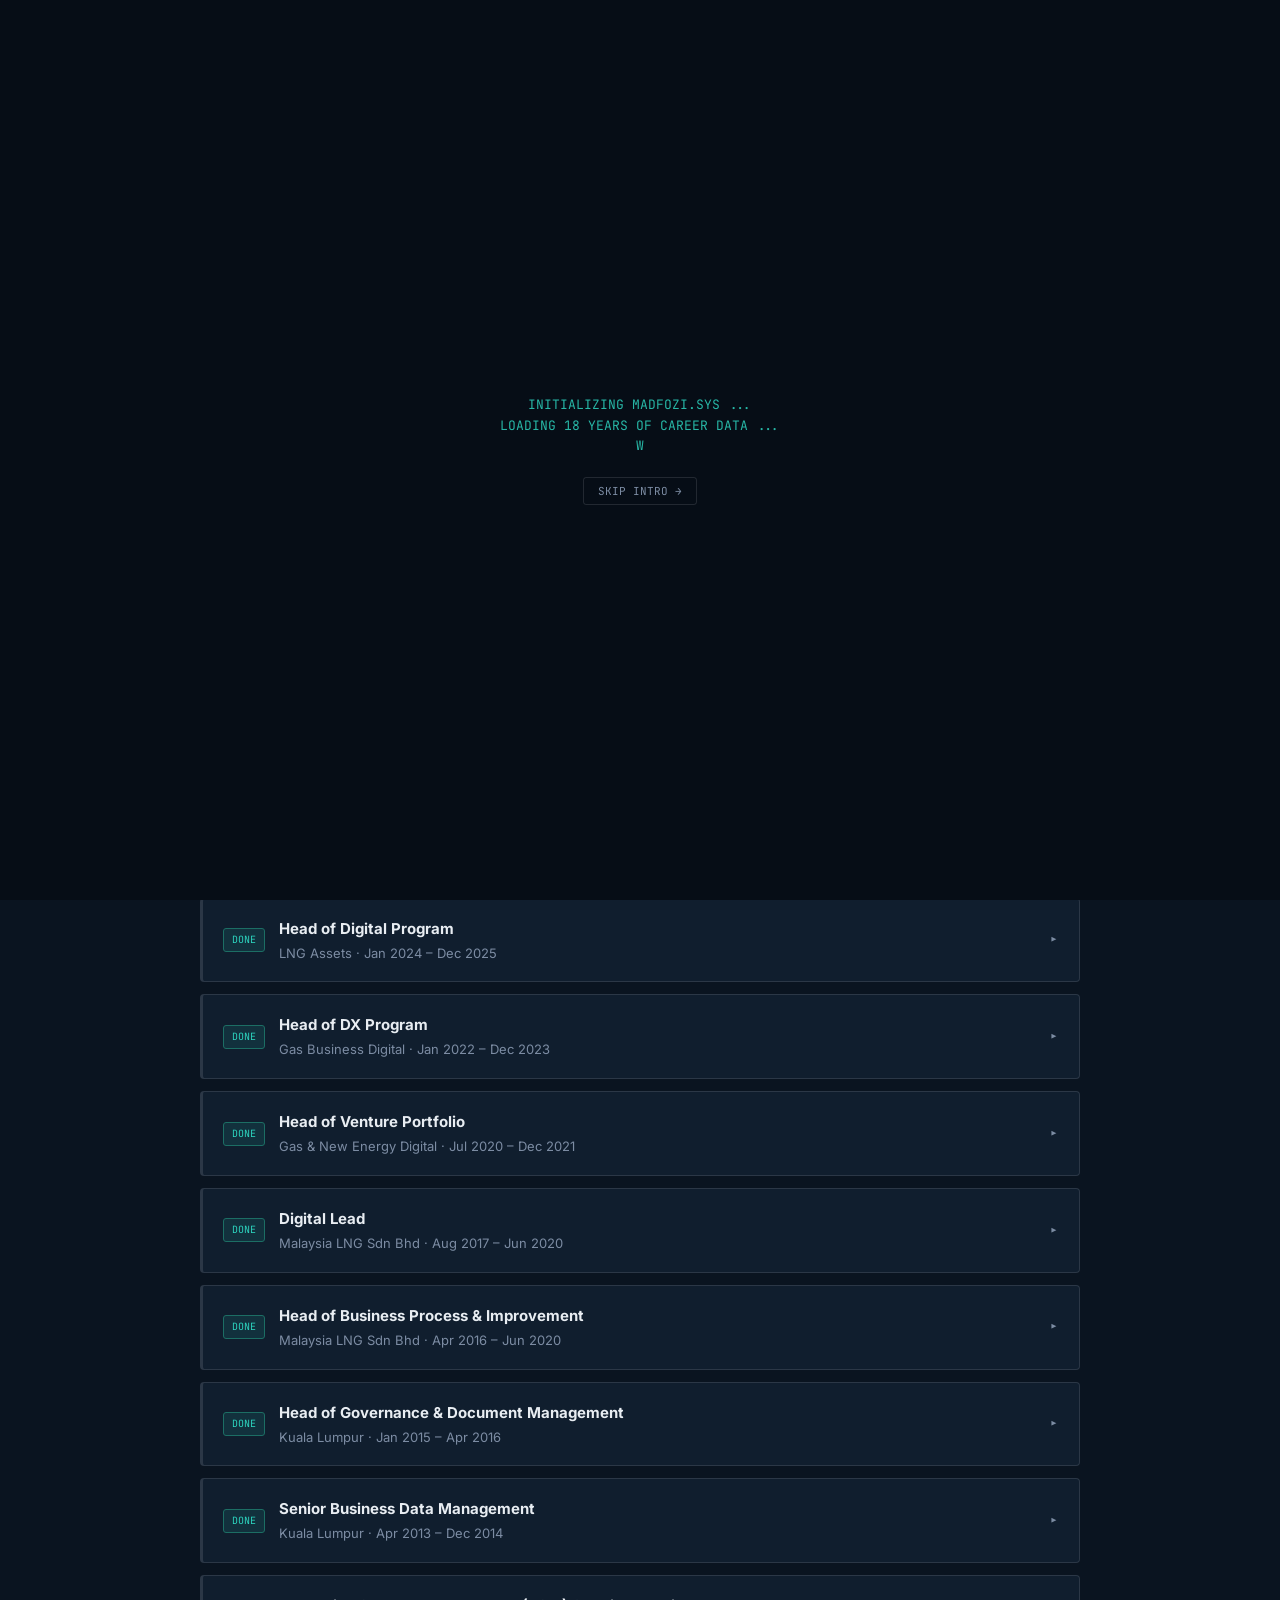
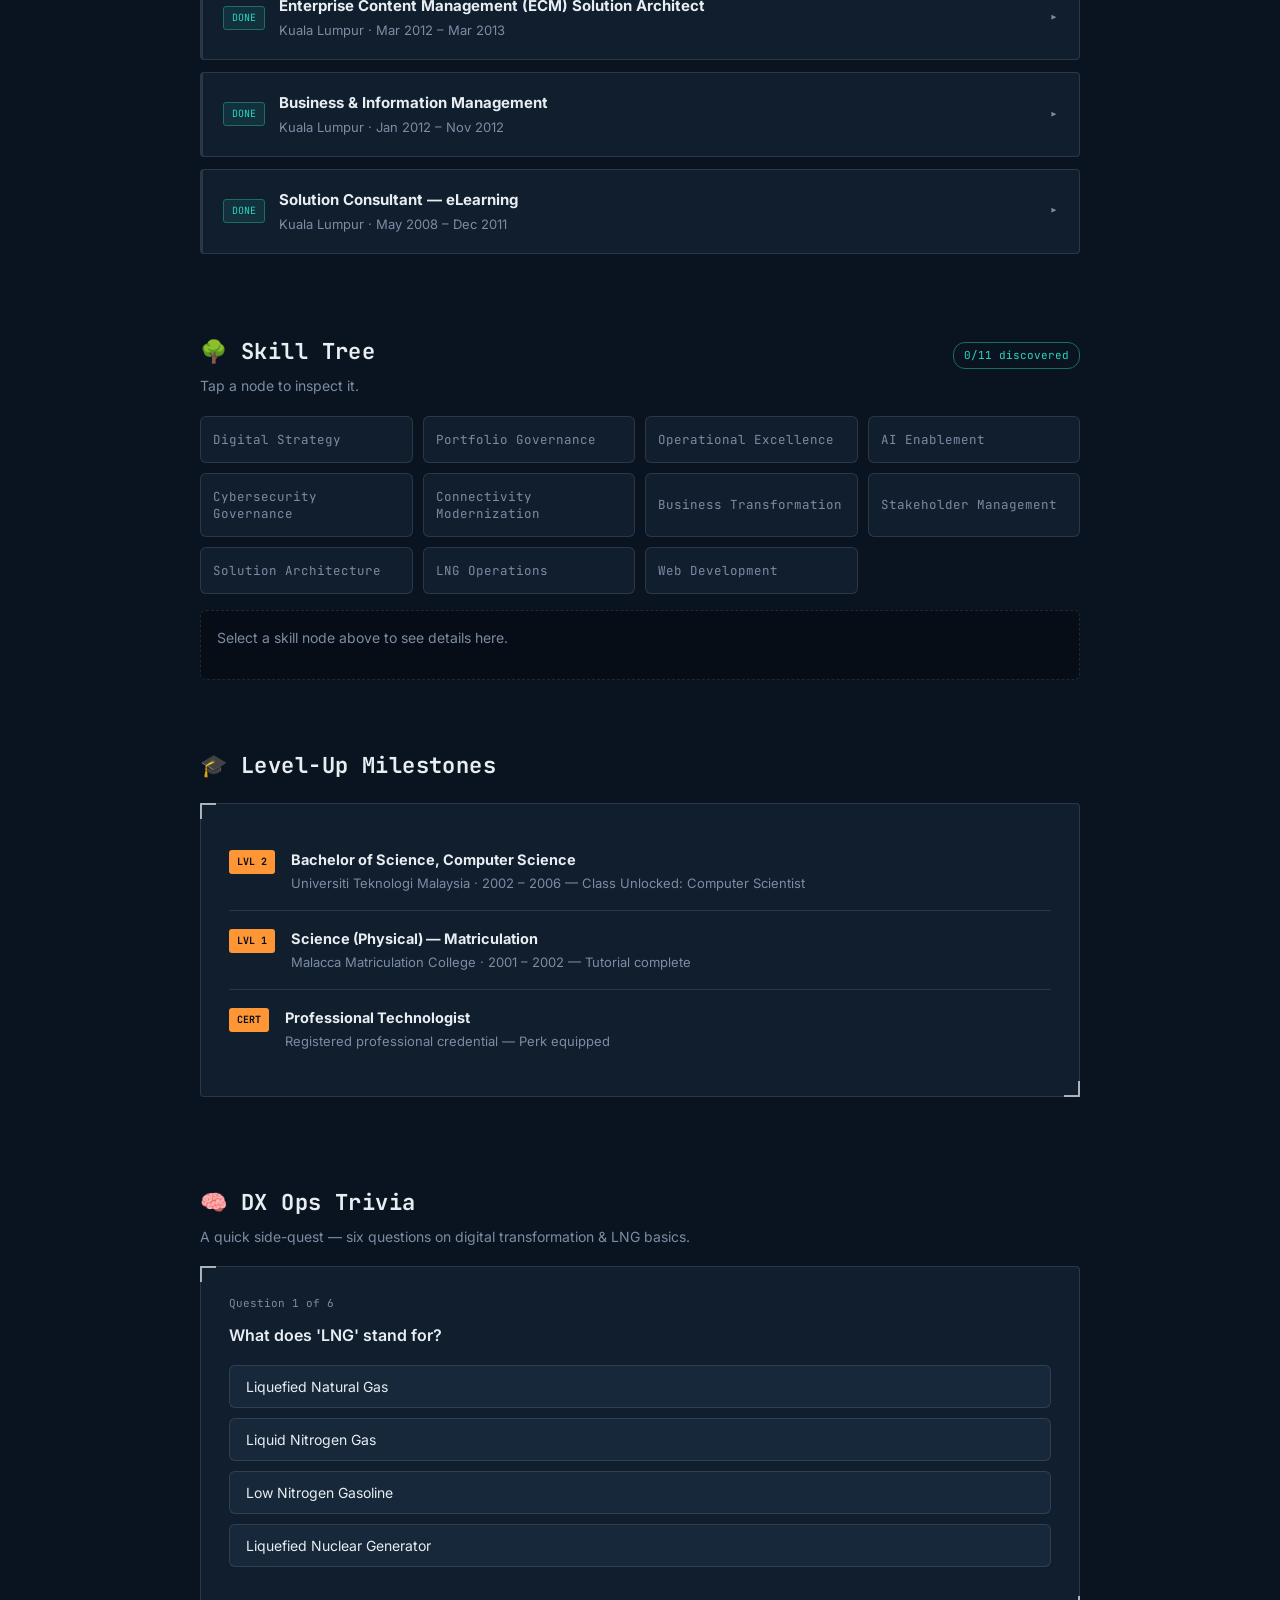
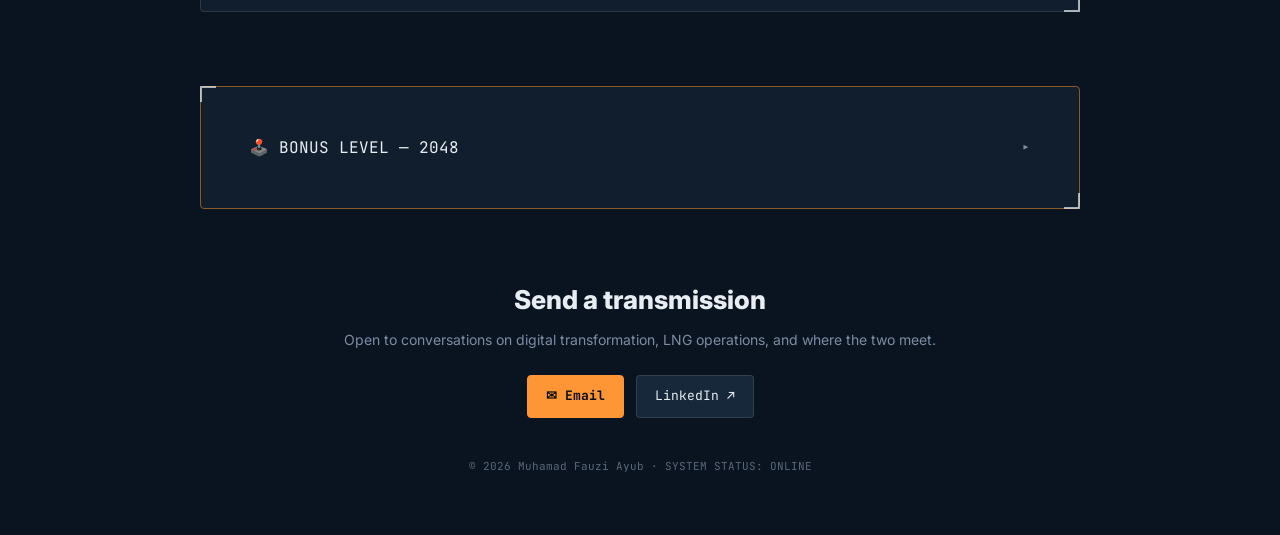
==== commit d9ee3e11: "Add files via upload updated profile" ====
--- a/index.html
+++ b/index.html
@@ -4,7 +4,7 @@
 <meta charset="UTF-8">
 <meta name="viewport" content="width=device-width, initial-scale=1.0">
 <title>Muhamad Fauzi Ayub — Career Console</title>
-<meta name="description" content="Head of Digital Transformation, PETRONAS Gas Business. An interactive career console — quest log, skill tree, and a bonus level.">
+<meta name="description" content="Head of Digital Program, PETRONAS Floating LNG. An interactive career console — quest log, skill tree, and a bonus level.">
 <link rel="icon" href="data:image/svg+xml,<svg xmlns=%22http://www.w3.org/2000/svg%22 viewBox=%220 0 100 100%22><text y=%22.9em%22 font-size=%2290%22>🛰️</text></svg>">
 <link rel="preconnect" href="https://fonts.googleapis.com">
 <link rel="preconnect" href="https://fonts.gstatic.com" crossorigin>
@@ -127,6 +127,7 @@
   h1.name{font-size:clamp(28px, 5vw, 44px); font-weight:800; color:var(--text); line-height:1.1;}
   .title-line{font-family:var(--mono); color:var(--amber); font-size:clamp(14px,2.2vw,17px); margin-top:10px;}
   .loc{color:var(--text-muted); font-size:14px; margin-top:6px;}
+  .briefing{color:var(--text-muted); font-size:14.5px; margin-top:18px; max-width:640px;}
 
   .stat-card{margin-top:26px;}
   .stat-top{display:flex; justify-content:space-between; align-items:baseline; flex-wrap:wrap; gap:10px; margin-bottom:14px;}
@@ -184,7 +185,7 @@
   .quest-xp{font-family:var(--mono); font-size:11px; color:var(--teal); margin-top:10px; display:block;}
 
   /* ---------- Skill tree ---------- */
-  .skill-grid{display:grid; grid-template-columns:repeat(auto-fill, minmax(150px,1fr)); gap:10px; margin-top:18px;}
+  .skill-grid{display:grid; grid-template-columns:repeat(auto-fill, minmax(170px,1fr)); gap:10px; margin-top:18px;}
   .skill-node{
     background:var(--panel); border:1px solid var(--border); border-radius:6px; padding:14px 12px;
     text-align:left; color:var(--text-muted); font-family:var(--mono); font-size:12.5px; cursor:pointer;
@@ -280,21 +281,22 @@
   <header class="hero">
     <div class="callsign">SESSION ESTABLISHED · KUALA LUMPUR NODE</div>
     <h1 class="name">MUHAMAD FAUZI AYUB</h1>
-    <div class="title-line">&gt; Head of Digital Transformation (DX) Program, PETRONAS Gas Business</div>
+    <div class="title-line">&gt; Head of Digital Program, PETRONAS Floating LNG (PFLNG)</div>
     <div class="loc">📍 Kuala Lumpur, Malaysia</div>
+    <p class="briefing">Digital transformation leader with 18+ years across LNG, Gas, and Upstream operations within PETRONAS. Track record in enterprise-scale digital programs, portfolio governance, operational excellence, digital product management, and business transformation — turning digital investment into measurable outcomes through practical execution and close collaboration with business, engineering, operations, and technology teams.</p>
 
     <div class="panel stat-card">
       <div class="stat-top">
-        <div class="level-badge">CLASS: DX ARCHITECT<b>LVL 16 — 16+ Years in Oil &amp; Gas Digital Transformation</b></div>
-      </div>
-      <div class="xp-bar-label"><span>CAREER XP</span><span>6 roles completed</span></div>
+        <div class="level-badge">CLASS: DX ARCHITECT<b>LVL 18 — 18+ Years in Oil &amp; Gas Digital Transformation</b></div>
+      </div>
+      <div class="xp-bar-label"><span>CAREER XP</span><span>11 roles completed at PETRONAS</span></div>
       <div class="xp-track"><div class="xp-fill" id="xp-fill"></div></div>
 
       <div class="stats-grid" id="stats-grid">
-        <div class="stat-row"><div class="stat-name"><span>Transformation</span><span data-val="95">95</span></div><div class="stat-track"><div class="stat-fill" data-val="95"></div></div></div>
-        <div class="stat-row"><div class="stat-name"><span>Strategy</span><span data-val="90">90</span></div><div class="stat-track"><div class="stat-fill" data-val="90"></div></div></div>
-        <div class="stat-row"><div class="stat-name"><span>LNG Operations</span><span data-val="88">88</span></div><div class="stat-track"><div class="stat-fill" data-val="88"></div></div></div>
-        <div class="stat-row"><div class="stat-name"><span>Solution Architecture</span><span data-val="82">82</span></div><div class="stat-track"><div class="stat-fill" data-val="82"></div></div></div>
+        <div class="stat-row"><div class="stat-name"><span>Digital Strategy</span><span data-val="95">95</span></div><div class="stat-track"><div class="stat-fill" data-val="95"></div></div></div>
+        <div class="stat-row"><div class="stat-name"><span>Portfolio Governance</span><span data-val="92">92</span></div><div class="stat-track"><div class="stat-fill" data-val="92"></div></div></div>
+        <div class="stat-row"><div class="stat-name"><span>LNG Operations</span><span data-val="90">90</span></div><div class="stat-track"><div class="stat-fill" data-val="90"></div></div></div>
+        <div class="stat-row"><div class="stat-name"><span>AI &amp; Cyber Enablement</span><span data-val="80">80</span></div><div class="stat-track"><div class="stat-fill" data-val="80"></div></div></div>
       </div>
 
       <div class="cta-row">
@@ -307,21 +309,21 @@
   <section id="missions">
     <div class="sec-head">
       <h2 class="sec-title">🗂 Mission Log</h2>
-      <span class="progress-chip" id="quest-progress">0/6 explored</span>
+      <span class="progress-chip" id="quest-progress">0/11 explored</span>
     </div>
-    <p class="sec-sub">16 years, six quests. Tap any entry to expand the briefing.</p>
+    <p class="sec-sub">18+ years, eleven quests. Tap any entry to expand the briefing.</p>
 
     <details class="quest active" data-quest>
       <summary>
         <span class="quest-status active">ACTIVE</span>
         <div class="quest-main">
-          <div class="quest-title">Head of Digital Transformation (DX) Program</div>
-          <div class="quest-org">PETRONAS Gas Business Digital · Jan 2022 – Present</div>
-        </div>
-        <span class="quest-chevron">▸</span>
-      </summary>
-      <div class="quest-body">
-        Leading Remote Operations, Drone Operationalization, and Visual Analytics programs across PETRONAS Gas Business.
+          <div class="quest-title">Head of Digital Program</div>
+          <div class="quest-org">PETRONAS Floating LNG (PFLNG) · Jan 2026 – Present</div>
+        </div>
+        <span class="quest-chevron">▸</span>
+      </summary>
+      <div class="quest-body">
+        Driving the digital program across PFLNG assets — aligning digital initiatives with operational priorities, strengthening governance and asset reliability, and enabling AI, cybersecurity governance, and connectivity modernization for offshore and onshore facilities.
         <span class="quest-xp">◆ CURRENT QUEST — in progress</span>
       </div>
     </details>
@@ -330,13 +332,43 @@
       <summary>
         <span class="quest-status done">DONE</span>
         <div class="quest-main">
+          <div class="quest-title">Head of Digital Program</div>
+          <div class="quest-org">LNG Assets · Jan 2024 – Dec 2025</div>
+        </div>
+        <span class="quest-chevron">▸</span>
+      </summary>
+      <div class="quest-body">
+        Led the digital portfolio and transformation initiatives for PETRONAS LNG assets — managing investments, driving portfolio governance, and aligning cross-functional initiatives to long-term strategy.
+        <span class="quest-xp">◆ +2 YR XP</span>
+      </div>
+    </details>
+
+    <details class="quest" data-quest>
+      <summary>
+        <span class="quest-status done">DONE</span>
+        <div class="quest-main">
+          <div class="quest-title">Head of DX Program</div>
+          <div class="quest-org">Gas Business Digital · Jan 2022 – Dec 2023</div>
+        </div>
+        <span class="quest-chevron">▸</span>
+      </summary>
+      <div class="quest-body">
+        Orchestrated the Digital Transformation Program for Gas Business's LNG assets through Remote Operations and New Way of Working, and drove Drone Operational Excellence — lifting drones from a novelty into a concentrated use-case deployment.
+        <span class="quest-xp">◆ +2 YR XP</span>
+      </div>
+    </details>
+
+    <details class="quest" data-quest>
+      <summary>
+        <span class="quest-status done">DONE</span>
+        <div class="quest-main">
           <div class="quest-title">Head of Venture Portfolio</div>
-          <div class="quest-org">PETRONAS Gas + New Energy Digital · Jul 2020 – Dec 2021</div>
-        </div>
-        <span class="quest-chevron">▸</span>
-      </summary>
-      <div class="quest-body">
-        Scouted, backed, and managed a portfolio of digital and new-energy ventures inside the group.
+          <div class="quest-org">Gas &amp; New Energy Digital · Jul 2020 – Dec 2021</div>
+        </div>
+        <span class="quest-chevron">▸</span>
+      </summary>
+      <div class="quest-body">
+        Managed strategic venture and innovation portfolios, supporting the identification, evaluation, and development of new opportunities for growth and transformation within Gas Business.
         <span class="quest-xp">◆ +1 YR 6 MO XP</span>
       </div>
     </details>
@@ -346,13 +378,13 @@
         <span class="quest-status done">DONE</span>
         <div class="quest-main">
           <div class="quest-title">Digital Lead</div>
-          <div class="quest-org">PETRONAS Malaysia LNG Sdn Bhd, Bintulu · Aug 2017 – Jun 2020</div>
-        </div>
-        <span class="quest-chevron">▸</span>
-      </summary>
-      <div class="quest-body">
-        Drove digital adoption across one of the world's major LNG operating sites.
-        <span class="quest-xp">◆ +2 YR 10 MO XP</span>
+          <div class="quest-org">Malaysia LNG Sdn Bhd · Aug 2017 – Jun 2020</div>
+        </div>
+        <span class="quest-chevron">▸</span>
+      </summary>
+      <div class="quest-body">
+        Spearheaded MLNG's digital agenda — improving data reliability toward a smart plant, integrating multiple work-streams into descriptive and cognitive analytics, and running design-thinking workshops to turn business pain points into digital solutions.
+        <span class="quest-xp">◆ +2 YR 11 MO XP</span>
       </div>
     </details>
 
@@ -361,13 +393,13 @@
         <span class="quest-status done">DONE</span>
         <div class="quest-main">
           <div class="quest-title">Head of Business Process &amp; Improvement</div>
-          <div class="quest-org">PETRONAS Malaysia LNG Sdn Bhd, Bintulu · Apr 2016 – Jun 2020</div>
-        </div>
-        <span class="quest-chevron">▸</span>
-      </summary>
-      <div class="quest-body">
-        Re-engineered operational processes for efficiency across LNG plant operations.
-        <span class="quest-xp">◆ +4 YR 2 MO XP</span>
+          <div class="quest-org">Malaysia LNG Sdn Bhd · Apr 2016 – Jun 2020</div>
+        </div>
+        <span class="quest-chevron">▸</span>
+      </summary>
+      <div class="quest-body">
+        Led Business Process Improvement by internalizing industry best practice, ran Plant Situational Assessments to identify performance gaps, and advised on methodologies and tools to lift plant business results.
+        <span class="quest-xp">◆ +4 YR 3 MO XP</span>
       </div>
     </details>
 
@@ -376,13 +408,13 @@
         <span class="quest-status done">DONE</span>
         <div class="quest-main">
           <div class="quest-title">Head of Governance &amp; Document Management</div>
-          <div class="quest-org">PETRONAS Carigali Sdn Bhd, Kuala Lumpur · Jan 2015 – Apr 2016</div>
-        </div>
-        <span class="quest-chevron">▸</span>
-      </summary>
-      <div class="quest-body">
-        Built the governance backbone and document control systems for upstream operations.
-        <span class="quest-xp">◆ +1 YR 3 MO XP</span>
+          <div class="quest-org">Kuala Lumpur · Jan 2015 – Apr 2016</div>
+        </div>
+        <span class="quest-chevron">▸</span>
+      </summary>
+      <div class="quest-body">
+        Led Joint Venture governance across petroleum contracts, managed commercial activities for international asset JVs, and ran document control to keep every portfolio's records centralized and retrievable.
+        <span class="quest-xp">◆ +1 YR 4 MO XP</span>
       </div>
     </details>
 
@@ -391,13 +423,58 @@
         <span class="quest-status done">DONE</span>
         <div class="quest-main">
           <div class="quest-title">Senior Business Data Management</div>
-          <div class="quest-org">PETRONAS Upstream, Kuala Lumpur · Apr 2013 – Dec 2014</div>
-        </div>
-        <span class="quest-chevron">▸</span>
-      </summary>
-      <div class="quest-body">
-        Where the data journey began — managing business-critical information for Upstream.
-        <span class="quest-xp">◆ +1 YR 8 MO XP — ORIGIN QUEST</span>
+          <div class="quest-org">Kuala Lumpur · Apr 2013 – Dec 2014</div>
+        </div>
+        <span class="quest-chevron">▸</span>
+      </summary>
+      <div class="quest-body">
+        Enforced business data management compliance against EP Business's enterprise information standards — mapping data flows and driving automation for a single source of truth.
+        <span class="quest-xp">◆ +1 YR 9 MO XP</span>
+      </div>
+    </details>
+
+    <details class="quest" data-quest>
+      <summary>
+        <span class="quest-status done">DONE</span>
+        <div class="quest-main">
+          <div class="quest-title">Enterprise Content Management (ECM) Solution Architect</div>
+          <div class="quest-org">Kuala Lumpur · Mar 2012 – Mar 2013</div>
+        </div>
+        <span class="quest-chevron">▸</span>
+      </summary>
+      <div class="quest-body">
+        Designed, coordinated, and deployed ECM for PETRONAS Carigali — solution architecture, taxonomy development, business process integration, and change management.
+        <span class="quest-xp">◆ +1 YR 1 MO XP</span>
+      </div>
+    </details>
+
+    <details class="quest" data-quest>
+      <summary>
+        <span class="quest-status done">DONE</span>
+        <div class="quest-main">
+          <div class="quest-title">Business &amp; Information Management</div>
+          <div class="quest-org">Kuala Lumpur · Jan 2012 – Nov 2012</div>
+        </div>
+        <span class="quest-chevron">▸</span>
+      </summary>
+      <div class="quest-body">
+        Established and strategized business and information system requirements group-wide for PETRONAS Carigali.
+        <span class="quest-xp">◆ +11 MO XP</span>
+      </div>
+    </details>
+
+    <details class="quest" data-quest>
+      <summary>
+        <span class="quest-status done">DONE</span>
+        <div class="quest-main">
+          <div class="quest-title">Solution Consultant — eLearning</div>
+          <div class="quest-org">Kuala Lumpur · May 2008 – Dec 2011</div>
+        </div>
+        <span class="quest-chevron">▸</span>
+      </summary>
+      <div class="quest-body">
+        Managed eLearning delivery and custom content development, maintained the learning management system and infrastructure, and built a web-based survey and engagement portal.
+        <span class="quest-xp">◆ +3 YR 8 MO XP — ORIGIN QUEST</span>
       </div>
     </details>
   </section>
@@ -405,7 +482,7 @@
   <section id="skills">
     <div class="sec-head">
       <h2 class="sec-title">🌳 Skill Tree</h2>
-      <span class="progress-chip" id="skill-progress">0/9 discovered</span>
+      <span class="progress-chip" id="skill-progress">0/11 discovered</span>
     </div>
     <p class="sec-sub">Tap a node to inspect it.</p>
     <div class="skill-grid" id="skill-grid"></div>
@@ -441,15 +518,15 @@
 
   <section id="trivia">
     <div class="sec-head"><h2 class="sec-title">🧠 DX Ops Trivia</h2></div>
-    <p class="sec-sub">A quick side-quest — five questions on digital transformation &amp; LNG basics.</p>
+    <p class="sec-sub">A quick side-quest — six questions on digital transformation &amp; LNG basics.</p>
     <div class="panel" id="quiz-box">
-      <div class="q-progress" id="q-progress">Question 1 of 5</div>
+      <div class="q-progress" id="q-progress">Question 1 of 6</div>
       <div class="q-text" id="q-text"></div>
       <div class="q-options" id="q-options"></div>
       <div class="q-fact" id="q-fact"></div>
       <div class="q-next"><button class="btn primary" id="q-next-btn" style="display:none;">NEXT →</button></div>
       <div id="quiz-result">
-        <div class="score" id="quiz-score">0/5</div>
+        <div class="score" id="quiz-score">0/6</div>
         <div class="sec-sub" id="quiz-msg"></div>
         <button class="btn ghost" id="quiz-retry" style="margin-top:14px;">↺ RETRY</button>
       </div>
@@ -496,7 +573,7 @@
   else {
     var lines = [
       {el:document.getElementById('boot-l1'), text:'INITIALIZING MADFOZI.SYS ...'},
-      {el:document.getElementById('boot-l2'), text:'LOADING 16 YEARS OF CAREER DATA ...'},
+      {el:document.getElementById('boot-l2'), text:'LOADING 18 YEARS OF CAREER DATA ...'},
       {el:document.getElementById('boot-l3'), text:'WELCOME BACK, OPERATOR.'}
     ];
     var li = 0;
@@ -540,7 +617,7 @@
   /* ---------- Hero bars ---------- */
   window.addEventListener('load', function(){
     setTimeout(function(){
-      document.getElementById('xp-fill').style.width = '88%';
+      document.getElementById('xp-fill').style.width = '92%';
       document.querySelectorAll('.stat-fill').forEach(function(el){
         el.style.width = el.dataset.val + '%';
       });
@@ -560,14 +637,16 @@
 
   /* ---------- Skill tree ---------- */
   var SKILLS = [
-    {name:'Liquefied Natural Gas (LNG)', blurb:'End-to-end LNG value chain expertise, from upstream gas to liquefaction and delivery.'},
-    {name:'Business Transformation', blurb:'Redesigning how organizations operate — process, people, and technology in sync.'},
-    {name:'Strategy', blurb:'Long-range planning that turns ambition into an executable roadmap.'},
-    {name:'Petroleum Arrangement', blurb:'Structuring commercial and contractual frameworks across the oil & gas value chain.'},
-    {name:'Agile Methodologies', blurb:'Iterative delivery — sprint, learn, adjust, ship again.'},
-    {name:'Project Management', blurb:'Turning scope, budget, and timeline into delivered outcomes.'},
+    {name:'Digital Strategy', blurb:'Turning digital ambition into a roadmap the business can actually execute.'},
+    {name:'Portfolio Governance', blurb:'Keeping many moving initiatives aligned, funded, and accountable.'},
+    {name:'Operational Excellence', blurb:'Squeezing more reliability and performance out of existing operations.'},
+    {name:'AI Enablement', blurb:'Bringing AI and data-driven decision-making into everyday operations.'},
+    {name:'Cybersecurity Governance', blurb:"Making sure digital modernization doesn't outpace digital defense."},
+    {name:'Connectivity Modernization', blurb:'Upgrading the networks that let offshore and onshore facilities talk to each other.'},
+    {name:'Business Transformation', blurb:'Redesigning how an organization works — process, people, and technology in sync.'},
+    {name:'Stakeholder Management', blurb:'Getting engineering, operations, and business to row in the same direction.'},
     {name:'Solution Architecture', blurb:'Designing systems that scale, integrate, and actually get adopted.'},
-    {name:'Knowledge Management', blurb:"Capturing what an organization knows so it doesn't walk out the door."},
+    {name:'LNG Operations', blurb:'End-to-end LNG expertise, from upstream gas to liquefaction and floating assets.'},
     {name:'Web Development', blurb:'Still writes a bit of code — this page is the proof.'}
   ];
   var skillGrid = document.getElementById('skill-grid');
@@ -595,14 +674,15 @@
   var QUIZ = [
     {q:"What does 'LNG' stand for?", opts:['Liquefied Natural Gas','Liquid Nitrogen Gas','Low Nitrogen Gasoline','Liquefied Nuclear Generator'], correct:0, fact:'LNG is natural gas cooled into a liquid so it can be shipped efficiently around the world.'},
     {q:"In a corporate context, 'DX' most commonly refers to:", opts:['Data Exchange','Digital Transformation','Direct Export','Design Experience'], correct:1, fact:'DX combines process redesign with technology adoption to change how an organization operates.'},
+    {q:'What is a key advantage of Floating LNG (FLNG) facilities over traditional onshore plants?', opts:['They can be built right at offshore gas fields, skipping long pipelines','They run with no staff at all','They only operate in freshwater','They remove the need for LNG carriers'], correct:0, fact:'FLNG facilities liquefy gas at sea near the source, cutting the need for long subsea pipelines to shore.'},
+    {q:'To become liquid, natural gas is cooled to roughly what temperature?', opts:['0°C','-50°C','-162°C','-300°C'], correct:2, fact:'Around -162°C, natural gas shrinks to about 1/600th of its gaseous volume — much easier to transport.'},
     {q:'Which technology is commonly used today for remote inspection of hard-to-reach industrial assets like flare stacks or tanks?', opts:['Drones','Fax machines','Telegraph','Carrier pigeons'], correct:0, fact:'Drone-based inspection reduces the need for workers to physically climb elevated or hazardous structures.'},
-    {q:'To become liquid, natural gas is cooled to roughly what temperature?', opts:['0°C','-50°C','-162°C','-300°C'], correct:2, fact:'Around -162°C, natural gas shrinks to about 1/600th of its gaseous volume — much easier to transport.'},
     {q:"Agile delivery work is typically organized into short, repeated cycles called:", opts:['Marathons','Sprints','Quarters','Epochs'], correct:1, fact:'Sprints are usually 1–4 weeks long, ending with a working increment and a review.'}
   ];
   var qi = 0, score = 0;
   var qText = document.getElementById('q-text'), qOpts = document.getElementById('q-options'),
       qFact = document.getElementById('q-fact'), qNextBtn = document.getElementById('q-next-btn'),
-      qProgress = document.getElementById('q-progress'), quizBoxInner = null;
+      qProgress = document.getElementById('q-progress');
 
   function renderQuestion(){
     var item = QUIZ[qi];
@@ -647,7 +727,7 @@
     res.style.display = 'block';
     document.getElementById('quiz-score').textContent = score + '/' + QUIZ.length;
     var msg = score === QUIZ.length ? 'Perfect run. DX-certified.' :
-              score >= 3 ? 'Solid. You know your way around a control room.' :
+              score >= 4 ? 'Solid. You know your way around a control room.' :
               "Not bad — every operator starts somewhere.";
     document.getElementById('quiz-msg').textContent = msg;
     unlock('certified');
